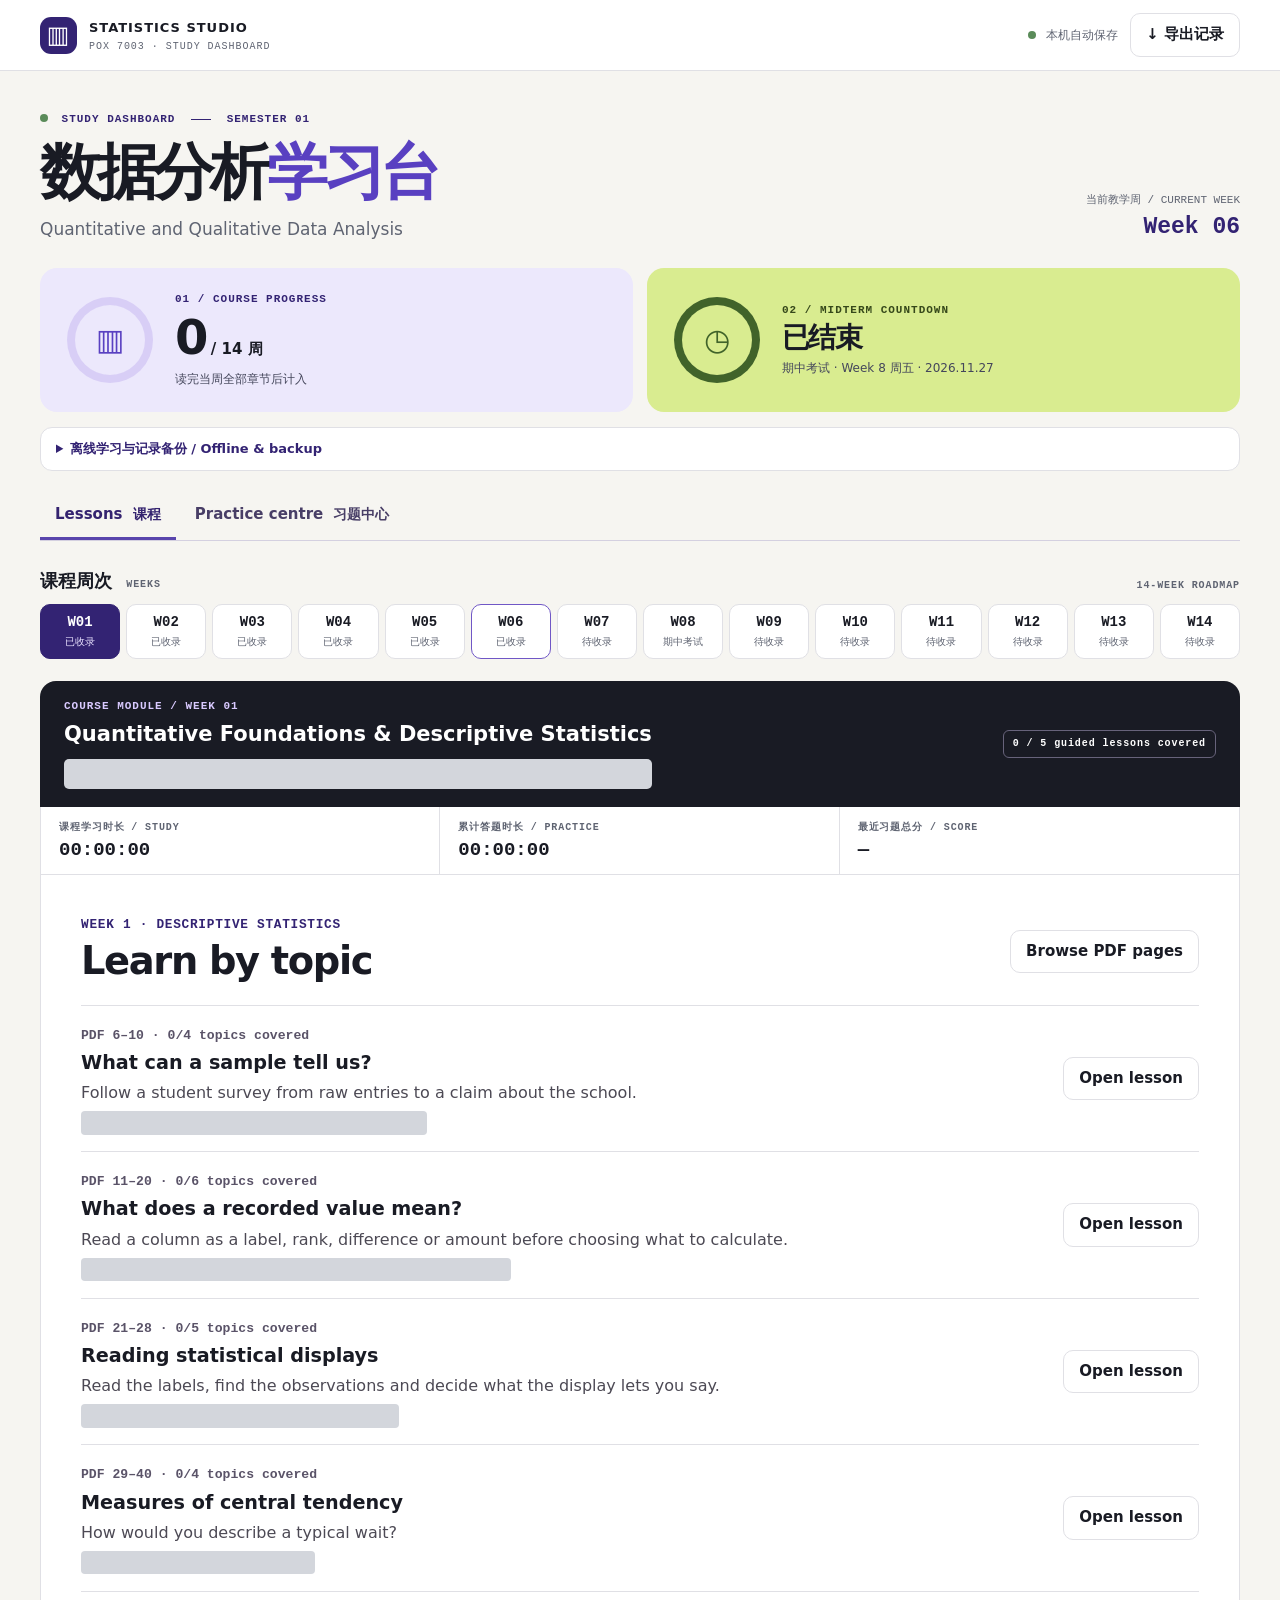
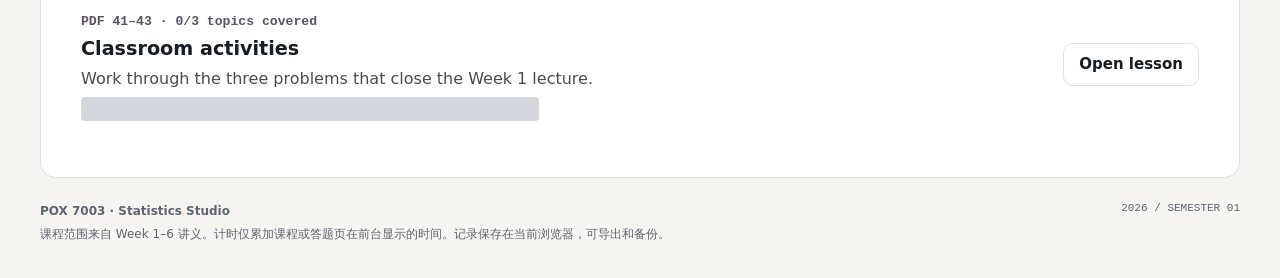
==== POX7003-offline.html @ 5e504912 "Publish POX 7003 study dashboard" ====
<!doctype html>
<html lang="zh-CN">
<head>
<meta charset="utf-8">
<meta name="viewport" content="width=device-width,initial-scale=1">
<meta name="description" content="POX 7003 双语课程、学习计时和英文测验。">
<meta name="theme-color" content="#f6f5f1">
<title>POX 7003 · Statistics Studio</title>
<style>:root{--bg:#f6f5f1;--paper:#fff;--ink:#191b24;--muted:#5f6472;--line:#e0e0e5;--purple:#5940c1;--deep:#332373;--violet:#ece8fc;--lime:#d9ec90;--green:#315a3a;--mono:ui-monospace,Consolas,monospace}
*{box-sizing:border-box}body{margin:0;background:var(--bg);color:var(--ink);font:15px/1.55 system-ui,"Microsoft YaHei",sans-serif}a{color:var(--deep)}button,input{font:inherit}button{cursor:pointer}button:disabled{cursor:default}button:focus-visible,a:focus-visible,input:focus-visible,summary:focus-visible{outline:3px solid #9779ef;outline-offset:3px}.shell{width:min(1200px,calc(100% - 60px));margin:auto}.top{border-bottom:1px solid var(--line);background:#fff}.top-inner,.brand,.tools,.section-head,.lesson-top,.pager,.quiz-actions,.week-title{display:flex;align-items:center;justify-content:space-between;gap:12px}.top-inner{height:70px}.brand{text-decoration:none;color:var(--ink);font-weight:800;font-size:13px;letter-spacing:.075em}.brand small{display:block;color:var(--muted);font:10px var(--mono);margin-top:3px}.logo{display:grid;place-items:center;width:37px;height:37px;border-radius:11px;background:var(--deep);color:#fff;font-size:24px}.local{font-size:12px;color:var(--muted);white-space:nowrap}.local i,.live{display:inline-block;width:8px;height:8px;background:#5a8b59;border-radius:50%;margin-right:6px}.soft,.primary{border:1px solid var(--line);border-radius:10px;padding:9px 15px;background:#fff;color:var(--ink);font-weight:650}.soft:hover{background:var(--violet)}.primary{background:var(--deep);color:#fff;border-color:var(--deep)}.primary:hover{background:var(--purple)}.primary:disabled{background:#e5e2ea;color:#635c70;border-color:#e5e2ea}.hero{padding:41px 0 26px;display:flex;align-items:flex-end;justify-content:space-between;gap:16px}.eyebrow{font:700 11px/1.35 var(--mono);letter-spacing:.09em;margin:0;color:var(--deep)}.hero-rule{display:inline-block;width:20px;border-top:1px solid currentColor;vertical-align:middle;margin:0 8px}.hero h1{margin:10px 0 2px;font-size:clamp(35px,5vw,61px);letter-spacing:-.07em;line-height:1.15}.hero h1 span{color:var(--purple)}.subtitle{margin:9px 0 0;color:var(--muted);font-size:clamp(13px,2vw,17px)}.now{text-align:right;padding:0 0 2px;white-space:nowrap}.now small{color:var(--muted);font:11px var(--mono)}.now strong{display:block;font:700 23px var(--mono);color:var(--deep);margin-top:4px}.gauges{display:grid;grid-template-columns:1fr 1fr;gap:14px}.gauge-card{display:flex;align-items:center;gap:22px;padding:22px 27px;border-radius:17px;min-height:144px}.progress{background:var(--violet)}.exam{background:var(--lime)}.exam .eyebrow{color:#36481a}.ring{width:86px;height:86px;display:grid;place-items:center;position:relative;flex:none;border-radius:50%;background:conic-gradient(var(--arc) var(--value,0%),var(--track) 0)}.ring:before{content:"";position:absolute;inset:8px;border-radius:50%;background:var(--face)}.ring span{z-index:1;color:var(--arc);font-size:30px}.progress .ring{--arc:#5940c1;--track:#d8cef6;--face:var(--violet)}.exam .ring{--arc:#41632a;--track:#bfda65;--face:var(--lime)}.metric{line-height:1.08;margin-top:5px}.metric strong{font-size:48px;letter-spacing:-.06em}.metric span{font-size:15px;font-weight:700}.gauge-card p:last-child{font-size:12px;margin:6px 0 0;color:#44465b}.weeks{margin:26px 0 22px}.section-head h2{font-size:18px;margin:0 0 9px}.section-head small,.section-head>span,.tag,.label{font:700 10px var(--mono);letter-spacing:.09em;color:var(--muted)}.section-head small{margin-left:8px}.week-grid{display:grid;grid-template-columns:repeat(14,1fr);gap:6px}.week-tab{border:1px solid var(--line);background:#fff;color:var(--ink);border-radius:10px;min-width:0;padding:9px 2px;text-align:center}.week-tab strong{font:700 14px var(--mono);display:block}.week-tab span{font-size:10px;display:block;margin-top:4px;color:var(--muted);white-space:nowrap}.week-tab[aria-current]{background:var(--deep);border-color:var(--deep);color:#fff}.week-tab[aria-current] span{color:#e9e2ff}.week-tab.is-current:not([aria-current]){border-color:#7057c6}.week-tab.is-done:not([aria-current]) span{color:var(--green);font-weight:700}.week-title{background:var(--ink);color:#fff;border-radius:16px 16px 0 0;padding:18px 24px}.week-title h2{font-size:21px;margin:4px 0 0}.week-title h2 small{font-weight:500;font-size:14px;color:#ddd8eb;display:block}.week-title .eyebrow{color:#d9caff}.week-title .tag{color:#fff;border:1px solid #67637b;padding:6px 9px;border-radius:6px;text-align:center;line-height:1.45}.week-body{background:#fff;border:1px solid var(--line);border-top:0;border-radius:0 0 16px 16px}.week-stats{display:grid;grid-template-columns:repeat(3,1fr);border-bottom:1px solid var(--line);margin:0}.week-stats>div{padding:13px 18px;border-right:1px solid var(--line);min-width:0}.week-stats>div:last-child{border:0}.week-stats dd{font:700 19px var(--mono);margin:5px 0 0}.lesson-layout{display:grid;grid-template-columns:230px minmax(0,1fr)}.toc{padding:19px 12px;border-right:1px solid var(--line);background:#faf9fd}.toc>.label{display:block;margin:0 7px 12px}.topic{border:0;border-radius:9px;background:transparent;color:var(--ink);display:grid;grid-template-columns:23px 1fr auto;width:100%;text-align:left;gap:6px;padding:9px 6px;font-size:12px;margin-bottom:3px}.topic:hover,.topic[aria-current]{background:var(--violet)}.topic[aria-current]{color:var(--deep);font-weight:700}.topic .num{font:700 11px var(--mono);color:var(--purple);margin-top:3px}.topic time{font:10px var(--mono);color:var(--muted);margin-top:4px}.lesson{padding:22px 24px}.lesson-top{align-items:flex-start}.lesson h3,.practice h3,.empty h3{font-size:clamp(20px,3vw,28px);line-height:1.25;margin:7px 0 0}.lesson h3 small{font-size:14px;display:block;color:var(--muted);font-weight:600;margin-top:6px}.timer{color:var(--deep);border:1px solid #ddd4fc;background:#f6f3ff;border-radius:9px;padding:8px 10px;font:700 11px var(--mono);white-space:nowrap}.figure{margin:18px 0;background:#f7f6fc;border:1px solid #e6e1f5;border-radius:13px;padding:9px 12px 10px}.figure svg{width:100%;height:auto;display:block;max-height:214px}.figure figcaption{font-size:12px;color:#4d4c64;text-align:center;margin-top:6px}.bilingual{display:grid;grid-template-columns:1fr 1fr;gap:0 19px}.bilingual .label{padding-bottom:8px}.bilingual p{margin:0;padding:12px 0;border-top:1px solid var(--line);font-size:14px;overflow-wrap:anywhere}.bilingual p[lang=en]{color:#43475a}.pager{margin:18px 0 0;flex-wrap:wrap}.practice-cta{padding:17px 24px;background:#fbfaf4;border-top:1px solid #e6e3d7;border-radius:0 0 16px 16px;display:flex;align-items:center;justify-content:space-between;gap:10px}.practice-cta h3{font-size:16px;margin:0}.practice-cta p,.empty p{margin:4px 0 0;color:var(--muted);font-size:13px}.practice,.empty{padding:23px 24px}.practice{max-width:850px;margin:auto}.practice h3{margin-bottom:13px}.practice-progress{height:6px;background:var(--violet);border-radius:9px;overflow:hidden;margin:14px 0 19px}.practice-progress span{display:block;background:var(--purple);height:100%}.practice fieldset{margin:0;padding:0;border:0;min-width:0}.practice legend{font-size:19px;font-weight:700;margin:0 0 12px;padding:0}.options label{display:flex;align-items:center;gap:12px;padding:10px 12px;border:1px solid var(--line);border-radius:8px;margin-bottom:7px}.options label:has(input:checked){background:var(--violet);border-color:var(--purple)}.options input{accent-color:var(--purple);flex:none}.short-answer{display:block;width:100%;padding:12px;border:1px solid #8f88a2;border-radius:8px}.quiz-actions{margin-top:17px;flex-wrap:wrap}.quiz-actions button:disabled{opacity:.5}.feedback{margin:9px 0 0;color:#8f312f}.result-list{padding-left:24px}.result-list li{padding:8px 0;border-bottom:1px solid var(--line)}.result-list small{display:block;color:var(--muted)}details{margin:13px 0}summary{cursor:pointer;font-weight:650}.source-note{padding:0 24px 6px;font-size:12px;color:var(--muted)}footer{display:flex;justify-content:space-between;gap:20px;color:var(--muted);margin:24px 0 30px;font-size:12px}footer p{margin:4px 0}footer>span{font:11px var(--mono);white-space:nowrap}
@media(max-width:880px){.week-grid{grid-template-columns:repeat(7,1fr)}.lesson-layout{grid-template-columns:180px minmax(0,1fr)}.topic{grid-template-columns:19px 1fr}.topic time{grid-column:2}.gauge-card{padding:17px;gap:12px}}
@media(max-width:640px){.shell{width:calc(100% - 26px)}.top-inner{height:60px}.tools{gap:6px}.local{display:none}.hero{padding:24px 0 17px}.now small{font-size:9px}.now strong{font-size:16px}.gauges{gap:7px}.gauge-card{padding:11px;gap:8px;min-height:102px}.gauge-card .eyebrow{font-size:9px}.gauge-card p:last-child{font-size:10px}.ring{width:36px;height:36px}.ring:before{inset:4px}.ring span{font-size:17px}.metric strong{font-size:35px}.lesson-layout{display:block}.toc{border-right:0;border-bottom:1px solid var(--line);display:grid;grid-template-columns:1fr 1fr;gap:2px}.toc>.label{grid-column:1/-1;margin-bottom:4px}.topic{padding:6px 3px}.lesson,.practice,.empty{padding:15px 12px}.week-title,.practice-cta{padding:12px}.week-title h2{font-size:16px}.week-stats>div{padding:8px 6px}.week-stats dd{font-size:15px}.bilingual{column-gap:10px}.bilingual p{font-size:12px}.practice-cta{align-items:flex-start}.practice-cta button{white-space:nowrap;padding:7px 9px}.timer{font-size:10px;padding:6px}.figure{padding:6px}footer>span{display:none}}
@media(max-width:365px){.ring{display:none}.now{white-space:normal}.week-grid{gap:3px}.week-tab span{font-size:9px}.bilingual{column-gap:7px}}
.definitions{margin:17px 0 0;border:1px solid #e6e1f5;border-radius:13px;background:#faf9fd}
.definitions h4{margin:0;padding:11px 13px;background:var(--violet);color:var(--deep);border-radius:12px 12px 0 0;font-size:14px}
.definitions h4 .label{margin-left:6px}
.definition-row{display:grid;grid-template-columns:1fr 1fr;gap:16px;padding:9px 13px;border-top:1px solid #e6e1f5}
.definition-row dl,.definition-row dd{margin:0}
.definition-row dt{font-weight:700;color:var(--deep);font-size:13px}
.definition-row dd{margin-top:3px;font-size:13px;overflow-wrap:anywhere}
.definition-row dl[lang=en] dd{color:#43475a}
@media(max-width:640px){.definition-row{gap:10px;padding:8px}.definition-row dt,.definition-row dd{font-size:12px}.definitions h4{padding:8px}}

.access-help{background:#fff;border:1px solid var(--line);border-radius:12px;padding:11px 15px;font-size:13px;margin-top:15px}
.access-help summary{color:var(--deep)}
.access-help p{color:var(--muted);margin:8px 0}
.backup-tools{justify-content:flex-start;flex-wrap:wrap}
.backup-tools label{cursor:pointer}
.beginner-intro{margin:18px 0;background:#eef3df;border-radius:12px;padding:12px 15px}
.beginner-intro h4,.how-to h4,.worked-examples>h4{margin:0 0 8px;font-size:15px}
.beginner-intro p,.how-to p{margin:7px 0}
.beginner-intro p[lang=en],.how-to p[lang=en]{color:#4c5260;font-size:13px}
.how-to{margin:17px 0;border-left:4px solid var(--purple);padding:3px 0 3px 13px}
.worked-examples{margin-top:22px}
.worked-example{border:1px solid var(--line);border-radius:10px;padding:12px;margin:9px 0}
.worked-example summary{font-size:14px;color:var(--deep)}
.example-question{font-size:13px;color:var(--muted)}
.worked-example .bilingual{gap:13px}
.worked-example ol{margin:7px 0;padding-left:20px;font-size:13px}
.worked-example li{margin-bottom:7px}
.model-answer{background:var(--violet);border-radius:7px;padding:8px 10px;font-size:13px;margin:7px 0 0}
.formal-lesson{border-top:1px solid var(--line);margin-top:20px;padding-top:14px}
.formal-lesson summary{font-size:13px;color:var(--deep)}
@media(max-width:640px){.worked-example{padding:9px}.worked-example .bilingual{font-size:12px;gap:8px}.beginner-intro{padding:10px}.worked-example li{overflow-wrap:anywhere}}

.reference-reading{border:1px solid #e1ddc8;background:#fcfbf5;border-radius:9px;padding:10px;margin-top:15px}
.reference-reading summary{font-size:13px;color:#57431a}
.reference-credit{font-size:12px;color:var(--muted)}
.reference-note h5{margin:12px 0 3px;font-size:14px}
.reference-note h5 span{display:block;font-size:12px;color:var(--muted)}
.reference-note p{font-size:13px}

.zoom-figure{display:block;margin:6px auto 0;border:0;background:transparent;color:var(--purple);font-size:11px;text-decoration:underline}
#diagram-viewer{width:min(1000px,95vw);border:1px solid var(--line);border-radius:12px;padding:14px}
#diagram-viewer::backdrop{background:#191b2499}
#large-diagram{overflow-x:auto;margin-top:15px}
#large-diagram svg{display:block;width:100%;min-width:660px;height:auto}
.zh-help{display:block;position:relative;border-radius:5px;min-height:22px;padding:5px 7px;color:var(--muted);font-weight:400;cursor:help;user-select:none}
.zh-help::after{content:"";position:absolute;inset:0;background:#d3d6dc;border-radius:inherit;pointer-events:none}
.zh-help:focus-visible::after,.zh-help.is-revealed::after{opacity:0}
.zh-help:focus-visible{outline:2px solid var(--purple);outline-offset:3px}
@media(hover:hover) and (pointer:fine){.zh-help:hover::after{opacity:0}}
.reading-hint{font-size:12px;color:var(--muted);line-height:1.5;margin:12px 0}
.beginner-intro p[lang=en],.how-to p[lang=en]{font-size:15px;color:var(--ink)}
.beginner-intro .zh-help,.how-to .zh-help{font-size:13px}
.worked-example summary{font-size:16px;line-height:1.5;font-weight:750;color:var(--deep)}
.worked-example .example-question{margin:10px 0;font-size:13px}
.worked-example .bilingual>div[lang=en]{color:var(--ink);font-weight:500}
.worked-example .bilingual ol{font-size:14px;line-height:1.7}
.worked-example .zh-help ol{font-size:13px}
.bilingual p[lang=en]{color:var(--ink)}
.definition-row dl[lang=en] dd{color:var(--ink);font-size:14px}
.definition-row .zh-help dt{color:var(--muted)}
.figure figcaption .zh-help{margin-top:7px;font-size:11px}
.lesson h3 small,.week-title h2 small{max-width:100%;font-size:13px;margin-top:8px}
.reference-note h5{font-size:15px;color:var(--deep)}
.reference-note>.zh-help{font-size:12px}
.topic span[lang=en]{font-size:11px;line-height:1.45;overflow-wrap:anywhere}
@media(max-width:640px){.worked-example summary{font-size:15px}.worked-example .bilingual ol{font-size:13px}.worked-example .zh-help ol{font-size:12px}.beginner-intro p[lang=en],.how-to p[lang=en]{font-size:14px}}
/* Full teacher-slide reading mode. */
.slide-toc{max-height:78vh;overflow-y:auto;overscroll-behavior:contain}
.original-slide{padding:0;overflow:hidden;margin:24px 0;background:#f5f6fa}
.original-slide img{display:block;width:100%;height:auto;aspect-ratio:1550/872;object-fit:contain}
.clarified-slide img{aspect-ratio:auto}
.original-reference{margin-bottom:22px;color:var(--muted);font-size:13px}
.diagram-toolbar{display:flex;gap:12px;align-items:center;flex-wrap:wrap}
.diagram-toolbar label{display:flex;align-items:center;gap:8px;font-size:13px}
.diagram-toolbar input{max-width:130px}
#large-diagram{overflow:auto;max-height:75vh}
#large-diagram img,#large-diagram svg{max-width:none}
.original-slide figcaption{display:flex;align-items:center;justify-content:space-between;gap:12px;padding:12px;font-size:12px}
.slide-item{display:grid;grid-template-columns:28px minmax(0,1fr);gap:8px;border-top:1px solid #e4e2ed;padding:14px 0}
.slide-item p{margin:0 0 10px;overflow-wrap:anywhere}
.item-number{font-size:11px;color:#8d879d;padding-top:4px}
.slide-transcript h4,.slide-walkthrough h4{font-size:19px;margin-bottom:12px}
.slide-walkthrough{margin:24px 0;line-height:1.85}
.slide-extras{margin:24px 0}
.source-gap{margin:20px 0;padding:12px 16px;border:1px solid #dbc796;border-radius:10px;background:#fff8e8;font-size:13px}
.source-gap p{margin:4px 0 10px}
.concept-visual{margin:26px 0}
.slide-worked{border-top:2px solid var(--violet);padding-top:20px}
.page-picker{display:flex;align-items:center;gap:12px;margin:18px 0}
.page-picker label{font-size:13px;font-weight:600;white-space:nowrap}
.page-picker select{min-width:0;max-width:100%;flex:1;padding:10px;border:1px solid var(--line);border-radius:8px;background:#fff;color:var(--ink);font:inherit}
#large-diagram img{display:block;width:100%;height:auto}
@media(max-width:850px){.slide-toc{max-height:260px;position:static}.original-slide figcaption{flex-wrap:wrap}.slide-item{grid-template-columns:22px minmax(0,1fr)}}

/* Focused Week 1 reader. Other weeks keep the PDF layout. */
.centre-entry{display:flex;align-items:center;justify-content:space-between;gap:1rem;padding:1.15rem 1.5rem;background:#f5f2ff;border-bottom:1px solid #dcd4ee}
.centre-entry h3,.centre-entry p{margin:0}
.centre-entry h3{margin:.2rem 0;font-size:1.3rem}
.centre-entry p:last-child{color:#504b60}
.centre-focus #workspace{max-width:1110px;margin-inline:auto}
.centre-shell{color:#232135;font-size:1rem;line-height:1.58}
.centre-mast{display:flex;align-items:center;justify-content:space-between;gap:1.4rem;padding:clamp(22px,4vw,43px) 0 24px;border-bottom:1px solid #d6d3df}
.centre-mast h2{font-size:clamp(2rem,4.8vw,3.5rem);line-height:1.04;letter-spacing:-.055em;margin:.5rem 0 .6rem;font-weight:720}
.centre-mast p:not(.centre-kicker){margin:.1rem 0 .35rem;color:#494756;font-size:1.07rem}
.centre-mast .soft,.centre-entry .primary{flex:none}
.centre-kicker{font:700 .8rem/1.5 var(--mono);letter-spacing:.055em;text-transform:uppercase;color:var(--deep);margin:0}
.centre-kicker span{color:#847997;margin:0 .32rem}
.centre-layout{display:grid;grid-template-columns:minmax(170px,210px) minmax(0,1fr);align-items:start;gap:clamp(16px,3.5vw,44px);margin-top:20px}
.centre-nav{position:sticky;top:1rem;padding:1rem 0}
.centre-nav h3,.centre-help p{font:700 .9rem/1.4 system-ui,sans-serif;color:#514c60;margin:0 0 .7rem}
.centre-nav nav{display:grid;gap:4px}
.centre-nav button{background:transparent;border:1px solid transparent;color:#4e4959;display:flex;align-items:center;text-align:left;gap:.67rem;padding:9px 10px;border-radius:9px;line-height:1.35;min-height:42px;font-size:.98rem}
.centre-nav button:hover,.centre-nav button[aria-current]{background:#ece7fa;color:var(--deep)}
.centre-nav button[aria-current]{font-weight:700;border-color:#d9cfee}
.centre-step-index{font:600 .8rem/1.4 var(--mono);color:#604e80}
.centre-progress,.centre-help small,.centre-caption,.centre-source,.centre-answer-meta{font-size:.9rem;color:#5b5568}
.centre-progress{border-top:1px solid #dcd8e2;margin:1.1rem 0;padding-top:.9rem}
.centre-help{margin:1.4rem 0}
.centre-help p{margin-bottom:.2rem}
.centre-reader,.centre-assessment{min-width:0;width:100%;border:1px solid #e0dde6;background:white;border-radius:16px;padding:clamp(16px,3.4vw,38px);scroll-margin-top:12px}
.centre-reader h3,.centre-assessment h3{font-size:clamp(1.65rem,3.4vw,2.5rem);line-height:1.12;letter-spacing:-.035em;margin:.5rem 0}
.centre-reader h4,.centre-assessment h4{font-size:1.25rem;letter-spacing:-.018em;margin:0 0 .45rem}
.centre-shell .centre-en{margin:.6rem 0 .35rem;max-width:68ch}
.centre-chapter-head{margin-bottom:1rem}
.centre-zh{width:fit-content;max-width:100%;font-size:.88rem;line-height:1.5;min-height:16px;padding:1px 5px;border-radius:4px;overflow-wrap:anywhere}
.centre-shell .zh-help::after{background:#dadce2}
.centre-method{border-left:3px solid #7462ab;background:#f6f4fb;padding:12px 16px;margin:1.3rem 0}
.centre-block{border-top:1px solid #dedbe4;margin:1.55rem 0 0;padding:1.35rem 0 0;scroll-margin-top:1rem}
.centre-section-head,.centre-next,.centre-example-actions,.centre-review-actions{display:flex;align-items:center;justify-content:space-between;gap:.7rem;flex-wrap:wrap}
.centre-section-head h4,.centre-caption{margin:0}
.centre-caption{margin:.7rem 0 .45rem}
.centre-example-picker{display:flex;gap:4px;flex-wrap:wrap}
.centre-example-picker button{border:1px solid #d9d3e4;background:#fff;color:#514760;min-width:34px;min-height:34px;border-radius:7px}
.centre-example-picker button[aria-current]{background:var(--deep);color:white;border-color:var(--deep)}
.centre-prompt{font:650 1.09rem/1.5 system-ui,sans-serif;margin:.7rem 0 .4rem}
.centre-hint summary,.centre-link{color:var(--deep)}
.centre-link{border:0;background:transparent;padding:.45rem .2rem;text-decoration:underline;text-underline-offset:.2em;font:600 .93rem/1.45 system-ui,sans-serif}
.centre-field-label{display:block;font-weight:650;margin:.8rem 0 .3rem}
.centre-shell textarea{display:block;width:100%;background:white;border:1px solid #a59eaf;border-radius:8px;padding:.65rem .8rem;font:inherit;resize:vertical}
.centre-example-actions{justify-content:flex-start;margin-top:.6rem}
.centre-solution,.centre-feedback,.centre-retry{margin:.9rem 0;padding:.8rem 1rem;border-radius:10px;background:#f6f5f9}
.centre-solution h5{margin:0 0 .5rem;font-size:.98rem}
.centre-solution ol{padding-left:1.4rem;margin:.35rem 0}
.centre-solution li{margin-bottom:.45rem}
.centre-solution p{margin:.5rem 0 .3rem}
.centre-choice{display:flex;align-items:baseline;gap:.8rem;text-align:left;padding:.65rem .85rem;border-radius:9px;background:#fff;border:1px solid #d7d3e0;font:inherit;color:inherit}
.centre-choice:hover,.centre-choice[aria-pressed=true]{border-color:#8271ae;background:#f4f0fc}
.centre-choice b{color:var(--deep);font:700 .88rem var(--mono)}
.centre-options{display:grid;gap:.4rem;margin:.7rem 0}
.centre-feedback{background:#fff3e4;border-left:3px solid #b27730}
.centre-feedback.is-correct{background:#eaf4ed;border-color:#417558}
.centre-feedback p{margin:.25rem 0}
.centre-next{border-top:1px solid #dedbe4;margin-top:1.7rem;padding-top:1rem}
.centre-source{display:flex;align-items:center;gap:.32rem;flex-wrap:wrap}
.centre-sr{position:absolute;clip-path:inset(50%);height:1px;width:1px;overflow:hidden}
.centre-assessment .options label,.centre-assessment .primary,.centre-assessment .soft{font-size:1rem}
.centre-assessment .options label{cursor:pointer}
.centre-review-card{border-top:1px solid #dcd8e2;padding:1rem 0;margin:.3rem 0}
.centre-assessment legend{line-height:1.45}
.centre-assessment summary{color:var(--deep)}
.centre-assessment input[type=checkbox]{width:16px;height:16px;accent-color:var(--purple)}
.centre-assessment dl dd{margin-left:0}
.centre-assessment-column{min-width:0}
.centre-week-practice{display:flex;align-items:center;justify-content:space-between;flex-wrap:wrap;gap:.65rem;padding:1.2rem 0}
.centre-week-practice h4,.centre-week-practice p{margin:0}
.centre-week-practice p{color:#5b5568;font-size:.95rem}
.centre-help summary{color:#534663;font-size:.9rem}
.guide-index{padding:clamp(18px,4vw,40px);scroll-margin-top:14px}
.guide-index header,.guide-row,.guide-source-nav{display:flex;align-items:center;justify-content:space-between;gap:1rem}
.guide-index h3{font-size:clamp(1.7rem,3vw,2.6rem);line-height:1.14;letter-spacing:-.035em;margin:.35rem 0}
.guide-index header{padding-bottom:1rem}
.guide-row{border-top:1px solid var(--line);padding:1.05rem 0}
.guide-row small{font:600 .82rem/1.4 var(--mono);color:#5a5368}
.guide-row h4{font-size:1.2rem;line-height:1.3;margin:.32rem 0}
.guide-row p{margin:.1rem 0 .35rem;font-size:1rem;color:#4c4954}
.guide-row button{flex:none}
.guide-figure{margin:1rem 0;padding:clamp(12px,2.4vw,22px);border-radius:12px;background:#f8f7fb;border:1px solid #e0dbea;overflow-x:auto}
.guide-figure table{border-collapse:collapse;width:100%;font-size:1rem;margin:.65rem 0}
.guide-figure th,.guide-figure td{padding:.42rem .6rem;border-bottom:1px solid #d6d1de;text-align:left;vertical-align:top}
.guide-figure thead th{background:#eeebf4}
.guide-figure figcaption,.guide-figure caption{font-size:.96rem;color:#494354;text-align:left}
.guide-figure img,.guide-figure svg{max-width:100%;height:auto}
.guide-source-nav{justify-content:flex-start;flex-wrap:wrap}
.guide-question-links{display:flex;flex-wrap:wrap;gap:.45rem}
@media(max-width:600px){
  .guide-row,.guide-index header{align-items:flex-start;flex-wrap:wrap;gap:.35rem}
  .guide-row button{min-height:40px}
  .guide-figure th,.guide-figure td{padding:.34rem;font-size:.92rem}
}
.centre-help p{font:400 .9rem/1.5 system-ui,sans-serif;margin:.45rem 0}
.centre-reader:focus,.centre-assessment:focus{outline:none}
#centre-study-clock{font-variant-numeric:tabular-nums}
@media(max-width:760px){
  .centre-layout{display:block;margin-top:.7rem}
  .centre-nav{position:static;padding:.3rem 0 .8rem}
  .centre-nav h3{margin-bottom:.3rem}
  .centre-nav nav{display:flex;flex-wrap:wrap;gap:3px}
  .centre-nav button{font-size:.89rem;padding:.36rem .52rem;min-height:34px;gap:.25rem}
  .centre-step-index{font-size:.72rem}
  .centre-progress{border:0;padding:0;margin:.35rem 0}
  .centre-help{margin:.2rem 0}.centre-help p,.centre-help small{display:inline}
  .centre-help p{margin-right:.25rem}
  .centre-mast{align-items:flex-start;flex-wrap:wrap;gap:.5rem;padding:18px 0 12px}
  .centre-mast .soft{font-size:.9rem;padding:.4rem .6rem}
  .centre-entry{align-items:flex-start;flex-wrap:wrap;padding:.9rem}
}

/* Shared navigation for lessons and the cross-week practice collection. */
.course-switch{display:flex;flex-wrap:wrap;gap:4px;margin:22px 0 18px;border-bottom:1px solid #d4d0e0}
.course-switch a,.exam-tabs a{color:#483e66;text-decoration:none;padding:10px 15px;font-weight:650;border-bottom:3px solid transparent}
.course-switch a[aria-current=page],.exam-tabs a[aria-current=page]{border-bottom-color:#5945ac;color:#34236f}
.course-switch a span{font-size:.9em;margin-left:5px}
.exam-focus #workspace{max-width:1100px;margin-inline:auto}
.exam-centre{background:white;border:1px solid #d9d5e2;border-radius:16px;overflow:hidden;scroll-margin:12px}
.exam-mast{background:#30265b;color:white;padding:28px clamp(18px,5vw,55px)}
.exam-mast small,.exam-kicker,.exam-qhead small{font-family:ui-monospace,Consolas,monospace;letter-spacing:.06em}
.exam-mast h2{font-size:clamp(30px,4.4vw,50px);line-height:1.15;letter-spacing:-.04em;color:inherit;margin:7px 0 0}
.exam-mast h2 span{font-size:.5em;letter-spacing:0;white-space:nowrap;color:#e8e2fa}
.exam-tabs{display:flex;flex-wrap:wrap;gap:0 8px;padding:0 clamp(12px,4vw,45px);border-bottom:1px solid #ddd9e5;background:#f8f7fc}
.exam-tabs a{padding:14px 7px;font-size:15px;line-height:1.35}
.exam-body{max-width:930px;margin:auto;padding:clamp(20px,4vw,44px);font-size:16px;line-height:1.6;overflow-wrap:anywhere}
.exam-body h3{font-size:clamp(25px,3vw,34px);line-height:1.2;margin:0 0 8px;color:#211a37}
.exam-body h4{font-size:1.35rem;color:#211a37;line-height:1.35;margin:1.6em 0 .65em}
.exam-pagehead p{margin:0 0 16px}
.exam-controls,.exam-library-actions{display:flex;gap:8px;flex-wrap:wrap}
.exam-download{display:inline-flex;align-items:center;text-decoration:none}
.exam-score{background:#f3f1f9;padding:10px 15px;margin:16px 0;color:#433b57;font-size:.94rem}
.exam-score p{margin:0}.exam-score-disclosure summary{cursor:pointer;font-weight:650}
.exam-question{padding:23px 0;border-top:1px solid #dcd9e5;scroll-margin:20px}
.exam-question fieldset,.exam-question legend{border:0;margin:0;padding:0;min-width:0;width:100%}
.exam-question legend{font-size:1.1rem;font-weight:650;white-space:pre-line;margin-bottom:12px;line-height:1.55;color:#211a37}
.exam-qhead{display:flex;align-items:baseline;justify-content:space-between;margin-bottom:9px;font-weight:700;color:#514096}
.exam-qhead small,.exam-source,.exam-scope small{color:#615d71;font-weight:400}
.exam-group h4 small{font-weight:500;margin-left:.35em}
.exam-options{display:grid;gap:5px}
.exam-options label{display:flex;gap:9px;align-items:baseline;border:1px solid #dfdce7;border-radius:7px;padding:7px 12px;cursor:pointer;color:#2a2340}
.exam-options label:has(:checked){background:#f0ecfc;border-color:#806bc1}
.exam-options input,.exam-self input{accent-color:#543e9c}
.exam-write{display:block;font-weight:600}
.exam-write textarea{box-sizing:border-box;display:block;width:100%;margin:5px 0 0;padding:9px 12px;border:1px solid #bdb6cb;border-radius:7px;font:inherit;resize:vertical}
.exam-mark:empty{display:none}.exam-mark{margin:4px 0;color:#43336b}
.exam-key{background:#f4f5ed;border:1px solid #daddce;border-radius:9px;margin:12px 0 6px}
.exam-key summary{padding:10px 14px;cursor:pointer;font-weight:700}
.exam-key:not([open]) .exam-fold,.exam-key[open] .exam-reveal{display:none}
.exam-key-body{padding:0 14px 12px}
.exam-key h5{margin:10px 0 3px;font-size:.95rem;color:#49435b}
.exam-key p{margin:0;white-space:pre-line}.exam-key-answer{font-weight:650}
.exam-source{font-size:.85rem;display:block;margin-top:6px}
.exam-self{display:block;margin-top:12px}
.exam-scope{border-top:1px solid #dcd9e5;padding:16px 0}
.exam-scope h4,.exam-memory h4{margin:.2em 0 .65em}
.exam-kicker{font-size:.85rem;margin:0;color:#554487}
.exam-scope ul{padding-left:1.3rem}.exam-scope li{margin:.8rem 0}.exam-scope li p{margin:.18rem 0}
.exam-scope aside,.exam-memory{background:#f1eef9;border-radius:9px;padding:12px 16px}
.exam-memory{margin-top:28px}.exam-memory ol{padding:0;list-style:none}.exam-memory li{display:grid;grid-template-columns:56px auto;gap:10px;padding:.5rem 0;border-bottom:1px solid #d9d6e4}
.exam-memory li:last-child{border:0}
.exam-library-list>div{display:flex;align-items:center;justify-content:space-between;gap:12px;border-top:1px solid #dedbe8;padding:13px 0}
.exam-library-list strong,.exam-library-list small{display:block}.exam-library-list small{color:#60566e}
.exam-library-list a,.exam-back{color:#433187}
.exam-library-list .soft{display:inline-block;text-decoration:none;white-space:nowrap}
.exam-back{display:inline-block;margin-bottom:15px}
.exam-topic-links{display:flex;flex-wrap:wrap;gap:4px 12px;font-size:.94rem}
.exam-body table{border-collapse:collapse;max-width:100%;font-size:.95em}
.exam-body th,.exam-body td{border:1px solid #dcd8e4;padding:4px 8px;text-align:left}
@media(max-width:600px){.exam-body{padding:16px}.exam-tabs{display:grid;grid-template-columns:1fr 1fr}.exam-tabs a{padding:9px 4px}.exam-library-list>div{align-items:flex-start;flex-direction:column}.exam-centre{border-radius:9px}.exam-question{padding:17px 0}.course-switch a{padding:7px}.exam-memory li{grid-template-columns:50px auto}}
@media print{
  .exam-focus .hero,.exam-focus .gauges,.exam-focus .weeks{display:none}
  .exam-focus #workspace{max-width:none}
  .exam-key summary{display:none}
  .exam-centre:focus,.exam-centre :focus{outline:none}.exam-centre{border-radius:0}
  .exam-memory li{grid-template-columns:4.2rem 1fr}.exam-memory li strong{white-space:nowrap}
  body.exam-focus{background:white;color:black}.exam-focus .top,.exam-focus .access-help,.exam-focus .course-switch,.exam-focus .exam-tabs,.exam-focus footer,.exam-focus .exam-controls,.exam-focus .exam-score,.exam-focus .exam-write,.exam-focus .exam-self,.exam-focus .exam-mark{display:none}
  .exam-focus .shell,.exam-focus .exam-body{width:100%;max-width:none;margin:0;padding:0}.exam-centre{border:0;overflow:visible}.exam-mast{color:black;background:white;padding:0 0 10px}.exam-mast h2 span{color:#333}.exam-mast h2{font-size:23pt}
  .exam-question{break-inside:avoid;font-size:10pt;padding:8px 0}.exam-question legend{font-size:11pt}.exam-question input{display:none}.exam-options{gap:1px}.exam-options label{border:0;padding:0}.exam-key{background:transparent;border:0;margin:4px 0}.exam-key summary,.exam-key-body{padding:0}.exam-key h5{margin:4px 0 0}.exam-group h4{break-after:avoid}
  .exam-memory{break-before:page;background:white;margin:0;padding:0}
}
</style>
</head>
<body>
<header class="top"><div class="shell top-inner"><a class="brand" href="#week=1"><span class="logo" aria-hidden="true">▥</span><span>STATISTICS STUDIO<small>POX 7003 · STUDY DASHBOARD</small></span></a><div class="tools"><span class="local" id="save-status"><i></i> 本机自动保存</span><button id="export" class="soft">↓ <span>导出记录</span></button></div></div></header>
<main class="shell">
  <section class="hero"><div><p class="eyebrow"><span class="live"></span> STUDY DASHBOARD <span class="hero-rule"></span> SEMESTER 01</p><h1>数据分析<span>学习台</span></h1><p class="subtitle" lang="en">Quantitative and Qualitative Data Analysis</p></div><div class="now"><small>当前教学周 / CURRENT WEEK</small><strong>Week 06</strong></div></section>
  <section class="gauges" aria-label="课程仪表盘">
    <div class="gauge-card progress"><div class="ring" id="progress-ring" aria-hidden="true"><span>▥</span></div><div><p class="eyebrow">01 / COURSE PROGRESS</p><div class="metric"><strong id="week-count">0</strong><span> / 14 周</span></div><p>读完当周全部章节后计入</p></div></div>
    <div class="gauge-card exam"><div class="ring" id="exam-ring" aria-hidden="true"><span>◷</span></div><div><p class="eyebrow">02 / MIDTERM COUNTDOWN</p><div class="metric"><strong id="exam-days">—</strong><span id="exam-unit"> 天</span></div><p>期中考试 · Week 8 周五 · 2026.11.27</p></div></div>
  </section>
  <details class="access-help"><summary>离线学习与记录备份 / Offline &amp; backup</summary>
    <p><strong>当前为完整离线版</strong>，保存后可直接打开学习。记录按浏览器保存，可通过备份转移到其他设备。</p>
    <div class="tools backup-tools"><button class="soft" id="backup">备份学习数据</button><label class="soft" for="restore">恢复备份</label><input id="restore" type="file" accept=".json,application/json" hidden></div>
    <p id="backup-status" role="status">CSV 可查看统计；JSON 备份可恢复进度和成绩。恢复会替换当前记录，请先备份。</p>
  </details>
  <nav class="course-switch" aria-label="Study navigation"><a href="#week=1&view=lessons" id="course-switch-lessons">Lessons <span>课程</span></a><a href="#view=exam&tab=mock" id="course-switch-exam">Practice centre <span>习题中心</span></a></nav>
  <section class="weeks" aria-labelledby="weeks-title"><div class="section-head"><h2 id="weeks-title">课程周次 <small>WEEKS</small></h2><span>14-WEEK ROADMAP</span></div><nav class="week-grid" id="week-grid" aria-label="选择课程周次"></nav></section>
  <div id="workspace"></div>
  <footer><div><strong>POX 7003 · Statistics Studio</strong><p>课程范围来自 Week 1–6 讲义。计时仅累加课程或答题页在前台显示的时间。记录保存在当前浏览器，可导出和备份。</p></div><span>2026 / SEMESTER 01</span></footer>
</main>
<dialog id="diagram-viewer"><div class="diagram-toolbar"><button type="button" class="soft" id="close-diagram">Close</button><label for="diagram-scale">Zoom <input id="diagram-scale" type="range" min="100" max="300" step="25" value="100"></label><output id="diagram-scale-value" for="diagram-scale">100%</output></div><div id="large-diagram"></div></dialog>
<script>const chapters = {1:[], 2:[], 3:[], 4:[], 5:[]};
const week2Definitions = {
  range: [
    ["分布","Distribution","数据值出现在哪里、各出现多少次的整体模式。","The pattern of which values occur and how often they occur."],
    ["离散程度（变异性）","Dispersion (variability)","一组数值彼此有多分散。相同的均值可以对应不同的离散程度。","How spread out the observations are. Groups with the same mean can have different spreads."],
    ["极差","Range","最大值与最小值之间的距离，记作 Xₗ − Xₛ。Xₗ 是最大值，Xₛ 是最小值。","The distance from the minimum to the maximum, Xₗ − Xₛ, where Xₗ is the largest and Xₛ the smallest score."],
    ["顺序数据","Ordinal data","类别有先后顺序，但相邻类别的间隔未必相等，例如低、中、高。","Categories have a meaningful order, but adjacent categories need not be equally spaced, as with low, medium and high."]
  ],
  quartile: [
    ["四分位数","Quartiles","将排序后的数据按位置划成四组的三个切点。Q₁ 是第 25 百分位，Q₂ 是中位数（第 50 百分位），Q₃ 是第 75 百分位。","Three cut points divide ordered data into four groups by rank. Q₁ is the 25th percentile, Q₂ the median (50th percentile), and Q₃ the 75th percentile."],
    ["四分位距（IQR）","Interquartile range (IQR)","Q₃ 与 Q₁ 的差，表示中间约一半数据横跨多宽。","The difference Q₃ − Q₁, measuring the width of the middle approximately 50% of the data."],
    ["半四分位距","Semi-interquartile range","四分位距的一半，即 (Q₃ − Q₁) ÷ 2，单位与原数据相同。","Half the IQR, (Q₃ − Q₁) ÷ 2, expressed in the original data units."]
  ],
  variance: [
    ["均值与离均差","Mean and deviation","均值等于所有数值之和除以个数。离均差等于单个观测值 x 减去均值，高于均值为正，低于均值为负。","The mean is the sum of all values divided by their count. A deviation is an observation x minus the mean. It is positive above the mean and negative below it."],
    ["总体方差 σ²","Population variance σ²","总体中所有平方离均差的平均值。μ 是总体均值，N 是总体观测数，Σ 表示求和。","The average squared deviation in the population. μ denotes the population mean, N the population size, and Σ summation."],
    ["样本方差 s²","Sample variance s²","用样本均值 x̄ 算平方离差和，再除以 n − 1，n 是样本观测数。一个离差由其余离差决定，因为它们的总和为零。","Divide the sum of squared deviations from the sample mean x̄ by n − 1, where n is the sample size. One deviation is determined by the others because they sum to zero."]
  ],
  sd: [
    ["标准差","Standard deviation","方差的非负平方根。总体标准差写作 σ，样本标准差写作 s，两者都用原数据的单位。","The nonnegative square root of variance. Use σ for a population and s for a sample. Both are expressed in the original measurement units."],
    ["标准差为零","Zero standard deviation","所有观测值都等于均值，所以每个离均差都为零。样本标准差的公式要求至少两个观测值。","Every observation equals the mean, so every deviation is zero. The sample standard deviation formula requires at least two observations."]
  ],
  skew: [
    ["偏度","Skewness","衡量分布左右不对称程度的无量纲指标。讲义采用标准化的三阶中心矩 g₁。","A unitless measure of left–right asymmetry. The lecture uses g₁, the standardized third central moment."],
    ["正偏与负偏","Positive and negative skew","右侧长尾通常对应正偏，左侧长尾通常对应负偏。方向按尾部判断。","A longer right tail usually indicates positive skew, and a longer left tail usually indicates negative skew. Read the direction from the tail."],
    ["中心矩 mₖ","Central moment mₖ","先将每个观测值减去均值，再取 k 次方并求平均。m₂ 对应平方离差平均值，m₃ 对应立方离差平均值。","Subtract the mean from each value, raise each deviation to power k, and average. m₂ averages squared deviations and m₃ averages cubed deviations."]
  ],
  kurtosis: [
    ["普通峰度 κ","Ordinary kurtosis κ","第四中心矩除以第二中心矩的平方，即 m₄/m₂²。它衡量标准化后尾部极端值对分布的影响。","The fourth central moment divided by the square of the second, m₄/m₂². It describes the influence of extreme tail values after standardization."],
    ["中峰态、高峰态、低峰态","Mesokurtic, leptokurtic and platykurtic","普通峰度等于 3 是中峰态，大于 3 是高峰态，小于 3 是低峰态。正态分布的普通峰度为 3。","Ordinary kurtosis of 3 is mesokurtic, above 3 is leptokurtic, and below 3 is platykurtic. A normal distribution has ordinary kurtosis 3."],
    ["超额峰度","Excess kurtosis","普通峰度减去 3。采用这个定义时，正态分布的基准值为 0。","Ordinary kurtosis minus 3. Under this convention, the normal benchmark is 0."]
  ],
  inference: [
    ["总体与样本","Population and sample","总体是研究问题所针对的全部对象，样本是实际抽取并观察的对象。","The population is the full group the research question concerns. The sample is the group selected and observed."],
    ["参数与统计量","Parameter and statistic","参数概括总体，例如总体均值 μ。统计量由样本数据算出，例如样本均值 x̄。","A parameter describes a population, such as its mean μ. A statistic is computed from sample data, such as the sample mean x̄."],
    ["描述统计","Descriptive statistics","整理、汇总并呈现实际观察到的数据，例如报告受访者的平均年龄。","Methods that organize, summarize and present observed data, such as reporting the average age of survey respondents."],
    ["推断统计","Inferential statistics","用样本证据估计总体参数、检验总体假设或作预测。结论依赖抽样方式和模型假设。","Methods that use sample evidence to estimate population parameters, test population claims or make predictions. Conclusions depend on sampling and model assumptions."]
  ],
  charts: [
    ["频数","Frequency","某个数值或类别出现的次数。相对频数是这个次数占全部观测的比例。","The number of times a value or category occurs. Relative frequency is that count divided by the total number of observations."],
    ["柱状图","Bar chart","用分开的柱比较不同类别。频数柱状图用柱高表示各类别的次数。","A display with separate bars for categories. In a frequency bar chart, bar height gives the count for each category."],
    ["点图","Dot plot","每个点对应一个观测，放在它的数值位置。相同数值的点可以叠在一起。","Each dot represents one observation and is placed at its value on a number line. Repeated values can be stacked."],
    ["SPSS 个案与变量","SPSS cases and variables","SPSS 是统计分析软件。在数据视图中，一行是一个个案（如一名学生），一列是一个变量（如考试分数）。","SPSS is statistical analysis software. In Data View, a row is a case, such as a student, and a column is a variable, such as an exam score."]
  ],
  variables: [
    ["变量","Variable","可以在对象、条件或时间之间取不同值的特征，例如实验材料或测量结果。","A characteristic that can take different values across cases, conditions or times, such as an experimental material or a measured outcome."],
    ["自变量（IV）","Independent variable (IV)","实验中由研究者操纵的因素，例如分给各组的颜料类型。","The factor the researcher manipulates in an experiment, such as the type of paint assigned to each group."],
    ["因变量（DV）","Dependent variable (DV)","为比较不同条件而测量的结果，例如每组颜料的干燥时间。","The measured outcome compared across conditions, such as the drying time of each paint."],
    ["控制变量","Controlled variable","各实验条件中刻意保持一致的因素，例如室温，以减少它对结果比较的影响。","A factor deliberately held constant across experimental conditions, such as room temperature, to reduce its influence on the comparison."]
  ]
};

function lesson(week, id, zh, en, pages, chart, pairs, bank) {
  const questions = bank.trim().split("\n").map((line, index) => {
    const [prompt, answer, a, b, c] = line.trim().split("|");
    const options = c ? [answer, a, b, c] : null;
    return { id: id + "-" + (index+1), prompt, answer, options, explanation: options ? null : a };
  });
  chapters[week].push({id,zh,en,pages,chart,pairs,questions});
}

lesson(2,"range","离散程度与极差","Dispersion and range","2–4","range",[
["比较 4、5、6 与 1、5、9：两组均值都是 5，第二组的数值离 5 更远，极差也更大。","Compare 4, 5, 6 with 1, 5, 9. Both groups have mean 5, but the second group extends farther from 5 and has a larger range."],
["极差 = 最大值 − 最小值。讲义示例 4、8、1、6、6、2、9、3、6、9 中，极差是 9 − 1 = 8。","Range = maximum − minimum. For the lecture scores 4, 8, 1, 6, 6, 2, 9, 3, 6, 9, the range is 9 − 1 = 8."],
["极差只依赖两个端点，适合快速沟通。1、1、1、1、9 和 1、3、5、7、9 的极差相同，内部结构却不同。对纯顺序类别可报告最低和最高类别，只有数值差有意义时才相减。","The range depends only on the two endpoints and gives a quick summary. The sets 1, 1, 1, 1, 9 and 1, 3, 5, 7, 9 have the same range despite different interiors. For purely ordinal categories, report the lowest and highest levels unless subtraction is meaningful."]
],`
What is the range of 4, 8, 1, 6, 6, 2, 9, 3, 6, 9?|8|9|10|5
Which two values determine the range?|The minimum and maximum|The mean and median|The first and third quartiles|The two most frequent values
Which set has the larger range?|1, 5, 9|3, 5, 7|4, 5, 6|5, 5, 5
Which change leaves the range of 1, 3, 5, 7, 9 unchanged?|Replace 5 by 6|Replace 9 by 10|Replace 1 by 0|Remove 9
What do 1, 1, 1, 1, 9 and 1, 3, 5, 7, 9 illustrate?|Equal ranges can hide different distributions|Equal ranges imply equal means|Range measures central location|Repeated scores increase range
Which group has no dispersion?|7, 7, 7|1, 7, 13|6, 7, 8|7, 7, 8
What happens to the range if every score increases by 5?|It stays the same|It increases by 5|It decreases by 5|It becomes zero
Calculate the range of −6, −1, 4, and 7. Enter one number.|13|Subtract the minimum −6 from the maximum 7.
The scores 3, 5, and 9 gain a new score of 20. Calculate the new range.|17|The new endpoints are 3 and 20, so 20 − 3 = 17.
Group A runs from 5 to 11 and Group B from 8 to 10. By how many units is A's range larger?|4|A has range 6 and B has range 2. The difference is 4.
`);

lesson(2,"quartile","四分位距与半四分位距","Interquartile and semi-interquartile range","5–7","quartile",[
["四组的观测数量大致相同，各组在数轴上的跨度可以不同。由原始数据计算四分位数时，要说明所用算法，因为软件约定可能不同。","The four groups contain roughly equal numbers of observations and can occupy different widths on the number line. State the convention when computing quartiles from raw data, because software methods can differ."],
["讲义图中 Q₁ = 4.5、Q₃ = 8，所以 IQR = 8 − 4.5 = 3.5，半四分位距 = 3.5 ÷ 2 = 1.75。","The lecture figure gives Q₁ = 4.5 and Q₃ = 8, so IQR = 8 − 4.5 = 3.5 and the semi-IQR = 3.5 ÷ 2 = 1.75."],
["极差关注全体端点，IQR 关注中间一半。只改变极端值且不改变 Q₁ 和 Q₃ 时，IQR 保持不变。","The range uses the outer endpoints, while the IQR uses the middle half. Changing an extreme value leaves the IQR unchanged if Q₁ and Q₃ stay fixed."]
],`
Which quartile is the median?|Q2|Q1|Q3|The maximum
Which expression gives the IQR?|Q3 − Q1|Q2 − Q1|Q3 − Q2|Maximum − minimum
Which portion of the distribution does the IQR span?|The middle approximately 50%|The highest 25%|The lowest 25%|All scores
What is the semi-IQR when the IQR equals 10?|5|10|20|2.5
Which percentile corresponds to Q3?|75th|25th|50th|100th
A maximum changes but Q1 and Q3 do not. What happens to the IQR?|It stays the same|It doubles|It increases with the maximum|It becomes zero
What should you state when quartiles are calculated from raw scores?|The quartile convention|Only the sample maximum|Only the sample mean|The significance level
Calculate the IQR for Q1 = 4.5 and Q3 = 8.|3.5|Subtract 4.5 from 8.
Calculate the semi-IQR for Q1 = 4.5 and Q3 = 8.|1.75|The IQR is 3.5. Divide by 2.
The semi-IQR is 3 and Q1 is 4. Calculate Q3.|10|IQR = 2 × 3 = 6, so Q3 = 4 + 6.
`);

lesson(2,"variance","总体方差与样本方差","Population and sample variance","7–16","variance",[
["先求均值，再用每个观测值减去均值，得到带符号的离均差。将离均差平方后求和，避免正负抵消。方差越大，表示平方离差的平均量越大。","Find the mean and subtract it from each score to get signed deviations. Square the deviations before adding them so positive and negative deviations do not cancel. A larger variance means larger squared deviations on average."],
["总体方差 σ² = Σ(x − μ)² / N，也等于 [Σx² − (Σx)²/N] / N。估计总体方差时，样本方差 s² = Σ(x − x̄)² / (n − 1)。","Population variance σ² = Σ(x − μ)² / N. The equivalent computational formula is [Σx² − (Σx)²/N] / N. To estimate population variance from a sample, use s² = Σ(x − x̄)² / (n − 1)."],
["讲义的 9、8、6、5、8、6 均值为 7，Σx = 42，Σx² = 306，平方离差和为 12。视作总体时 σ² = 12/6 = 2，视作样本时 s² = 12/5 = 2.4。","The lecture scores 9, 8, 6, 5, 8, 6 have mean 7, Σx = 42, Σx² = 306 and a squared-deviation sum of 12. Treated as a population, σ² = 12/6 = 2. Treated as a sample, s² = 12/5 = 2.4."]
],`
What is a deviation from the mean?|A score minus the mean|A score divided by the mean|A score minus the median|The maximum minus a score
Why are deviations squared before summing them?|To avoid cancellation of positive and negative deviations|To restore the original measurement unit|To find the median|To make the total zero
What is the denominator for population variance?|N|N − 1|The mean|The range
What is the denominator for the usual sample variance?|n − 1|n|n + 1|The sample mean
What units are used for variance if measurements are in metres?|Square metres|Metres|Cubic metres|No units
For scores 9, 8, 6, 5, 8, 6, what is the signed deviation of 5 from the mean?|−2|2|4|−4
What is the sum of the signed deviations from the arithmetic mean?|Zero|The variance|The range|The sample size
Calculate the population variance of 9, 8, 6, 5, 8, 6.|2|The squared deviations sum to 12. Divide by 6.
Calculate the sample variance of 9, 8, 6, 5, 8, 6.|2.4|Divide the squared-deviation sum of 12 by 6 − 1.
Calculate the population variance of 2, 4, 6.|2.667|The mean is 4. The squared deviations sum to 8, so variance is 8/3. Round to three decimals.
`.replace("Calculate the population variance of 2, 4, 6.","Calculate the population variance of 2, 4, 6. Round to three decimals."));

lesson(2,"sd","标准差","Standard deviation","10–19","sd",[
["若原数据单位是磅，方差的单位是磅²，标准差仍是磅。例如总体方差为 9 磅²，则总体标准差为 3 磅。","With measurements in pounds, variance is in pounds squared and standard deviation is in pounds. For example, a population variance of 9 pounds squared gives a population standard deviation of 3 pounds."],
["标准差可以帮助理解数据距均值的典型距离，但它的计算基于平方离差。讲义三组示例 s = 1.02、1.67、4.01，由紧密到分散。","Standard deviation gives a sense of a typical distance from the mean and is computed using squared deviations. The lecture examples s = 1.02, 1.67 and 4.01 illustrate increasingly dispersed scores."],
["讲义中的 s² = 507.2，开平方后 s ≈ 22.5。识别总体或样本后，再决定公式分母。","The lecture example gives s² = 507.2 and s ≈ 22.5 after taking the square root. Identify the population or sample before choosing the denominator."]
],`
How is standard deviation obtained from variance?|Take its nonnegative square root|Square it|Divide it by the mean|Subtract it from the range
What units does standard deviation use?|The original measurement units|Squared measurement units|Cubic measurement units|Percent in all cases
Which lecture group is the most dispersed according to s?|s = 4.01|s = 1.67|s = 1.02|All have the same spread
Which group is the tightest according to s?|s = 1.02|s = 1.67|s = 4.01|All have the same spread
When is standard deviation zero?|When all scores are identical|When the mean is zero|When the sample size is even|When the median is zero
What happens to s if 100 is added to every score?|It is unchanged|It increases by 100|It doubles|It becomes zero
What happens to s if every score is multiplied by 3?|It triples|It is unchanged|It is multiplied by 9|It decreases by 3
Calculate s if the sample variance is 36.|6|Take the nonnegative square root of 36.
Calculate the variance if the standard deviation is 1.5.|2.25|Square the standard deviation.
Calculate s for a sample of two scores, 2 and 4. Round to two decimals.|1.41|The mean is 3 and the squared-deviation sum is 2. Divide by 1 and take the square root.
`);

lesson(2,"skew","偏度","Skewness","19–22","skew",[
["例如 2、3、3、4、12 中，多数数值集中在低端，12 把尾部拉向高端，这是右偏。","In 2, 3, 3, 4, 12, most values cluster at the low end and 12 extends the tail to the high end. This is right skew."],
["讲义采用矩偏度 g₁ = m₃ / m₂^(3/2)，其中 mₖ = Σ(x − x̄)ᵏ/n。三次方保留正负号，偏度没有单位。|g₁| 越大，表示该指标衡量的不对称越明显。","The lecture uses moment skewness g₁ = m₃ / m₂^(3/2), where mₖ = Σ(x − x̄)ᵏ/n. Cubing preserves signs, and skewness is unitless. A larger absolute g₁ indicates greater asymmetry as measured by this coefficient."],
["校读讲义第 22 页：对称分布若三阶矩存在，偏度为零；反过来，零偏度单独不足以证明对称。结合分布图判断。","Reading note for page 22: a symmetric distribution has zero skewness when its third moment exists. A zero coefficient alone is insufficient to establish symmetry. Inspect the distribution plot as well."]
],`
A distribution has a long right tail. What is the usual sign of its skewness?|Positive|Negative|Zero by definition|Always undefined
Which tail is longer in a negatively skewed distribution?|The left tail|The right tail|Both are equal|Neither tail exists
What does skewness primarily describe?|Asymmetry|Sample size|The measurement unit|The mean
Which power of deviations appears in the numerator of moment skewness?|Third|First|Second|Fourth
What does an exactly symmetric distribution with a finite third moment and positive variance have?|Zero moment skewness|Positive skewness|Negative skewness|Infinite skewness
Can a zero skewness coefficient alone establish symmetry?|No|Yes, always|Only if the mean is positive|Only if the sample size is odd
Which group is more skewed according to the coefficient magnitude?|g1 = −1.2|g1 = 0.2|g1 = 0|g1 = 0.4
If m3 = 16 and m2 = 4, calculate g1.|2|4 raised to 3/2 equals 8. Then 16/8 = 2.
If m3 = −27 and m2 = 9, calculate g1.|-1|9 raised to 3/2 equals 27. Then −27/27 = −1.
A plot has most observations at high scores with a long tail toward low scores. State the skew direction in one word.|negative/left|The tail extends left, so the distribution is negatively skewed.
`);

lesson(2,"kurtosis","峰度","Kurtosis","22–25","kurtosis",[
["四次方会放大极端偏差。例如标准化离差从 1 增到 2，其四次方从 1 增到 16。","The fourth power magnifies extreme deviations. For example, when a standardized deviation rises from 1 to 2, its fourth power rises from 1 to 16."],
["普通峰度为 4.2 时，超额峰度为 1.2。两种数值都表示相对于正态基准的高峰态。读软件结果时先确认使用哪种定义。","An ordinary kurtosis of 4.2 corresponds to an excess kurtosis of 1.2. Both indicate a leptokurtic distribution relative to the normal benchmark. Check which convention the software uses."],
["普通峰度等于 3 只表示该指标和正态分布相同。方差、偏度与峰度分别反映分布的离散程度、不对称和尾部极端程度。","Ordinary kurtosis of 3 matches the normal distribution on this measure alone. Variance, skewness and kurtosis describe spread, asymmetry and tail extremity, respectively."]
],`
What is ordinary kurtosis for a normal distribution?|3|0|1|−3
Which term describes ordinary kurtosis above 3?|Leptokurtic|Platykurtic|Mesokurtic|Left-skewed
Which term describes ordinary kurtosis below 3?|Platykurtic|Mesokurtic|Leptokurtic|Right-skewed
Which central moment forms the numerator of ordinary kurtosis?|The fourth|The third|The second|The first
What is excess kurtosis for a normal distribution?|0|3|1|−3
Which feature is especially influential in kurtosis?|Extreme deviations|The sign of the mean|The number of quartiles|The scale unit
Does ordinary kurtosis equal to 3 establish normality by itself?|No|Yes|Only when measured in kilograms|Only for odd sample sizes
Ordinary kurtosis is 5.4. Calculate excess kurtosis.|2.4|Excess kurtosis is 5.4 − 3.
Excess kurtosis is −1.2. Calculate ordinary kurtosis.|1.8|Add 3 to excess kurtosis.
If m4 = 80 and m2 = 4, calculate ordinary kurtosis.|5|Divide 80 by 4 squared.
`);

lesson(2,"inference","描述统计与推断统计","Descriptive and inferential statistics","26–29","inference",[
["描述同一组成绩时，均值概括中心，标准差概括离散，柱状图和点图帮助读者看出数据的分布。","For a set of scores, the mean summarizes centre and the standard deviation summarizes spread. Bar charts and dot plots can help readers see the distribution."],
["推断问题还可以关注变量之间的关系。例如测量样本学生的复习时长和成绩，用样本证据研究两者在总体中的关联。","An inference can also address a relationship between variables. For example, measure study time and grades in a sample to investigate their association in the population."],
["例如记录 60 名学生并计算其均分是描述统计。利用这 60 人估计全校均分是推断统计，推广是否可信取决于抽样设计和假设。","Computing the mean for 60 observed students is descriptive. Using those students to estimate the school-wide mean is inferential. The sampling design and assumptions matter for generalization."]
],`
Which task is descriptive?|Summarize the observed class scores|Estimate a population mean from a sample|Test a population hypothesis|Generalize a survey to all students
Which task is inferential?|Estimate the university mean from sampled students|List the sampled scores|Plot the observed scores|Report the sampled maximum
What is the population?|The full group of interest|Only the measured cases|The sample mean|The smallest subgroup
What is a sample?|The observed subset of the population|Every member of the population by definition|A test statistic|A data chart
Which factor is important for generalizing a sample?|How the sample was selected|The colour of a chart|The order of data entry|The label on the y-axis
Which task typically involves statistical inference?|Testing whether population means differ|Sorting observed scores|Finding the minimum observed value|Labelling a chart axis
Which summary alone describes the observed data?|The observed sample median is 68|All future students will score 68|The population mean is estimated at 68|The treatment changes the population mean
Report the branch of statistics used to summarize a dataset in a table. Enter one word.|descriptive|The table summarizes observed data.
Name the branch used to generalize a sample estimate to a population. Enter one word.|inferential|Population generalization is an inferential task.
A survey measures 80 pupils to estimate the school average. What is the measured group called? Enter one word.|sample|The 80 measured pupils form the sample.
`);

lesson(2,"charts","柱状图与点图","Bar charts and dot plots","29–31","charts",[
["读左图时先找类别标签，再比较柱高。B 的柱最高，因此按图中所表示的量，B 最大。","Read the category labels on the left, then compare the heights. B has the tallest bar, so it has the largest value on the displayed measure."],
["读右图时，4 上方叠有三个点，表示三个观测值等于 4。3 上方没有点，表示没有观测值等于 3。","On the right, three stacked dots above 4 mean that three observations equal 4. There is no dot above 3, so no observation equals 3."],
["SPSS 学习目标练习：在数据视图中每行放一个观测单位，每列放一个变量。类别频数可通过 Frequencies 汇总，也可在 Chart Builder 按变量测量尺度选择图表。下图按讲义图形主题重绘。","SPSS practice for the lecture objective: enter one observational unit per row and one variable per column. Use Frequencies for category counts or select a chart appropriate to the measurement scale in Chart Builder. The figure redraws the chart types introduced in the lecture."]
],`
Which display suits counts of students by programme?|A bar chart|A paired t-test|A variance formula|A Pearson coefficient
In a frequency bar chart, what does a bar's height show?|The count in the category|The category name|The sample mean|The median score
In a standard stacked dot plot, what does each dot represent?|One observation|One quartile|An entire group|A significance level
How are repeated numerical values shown in a stacked dot plot?|Dots stack at the same value|Dots are removed|A new scale is added|The values are averaged
Which display directly shows individual positions along a number line?|A dot plot|A categorical frequency bar chart|A contingency table only|A pie chart
What should a frequency axis identify?|The count or proportion displayed|Only the software version|Only the sample mean|The independent variable in every study
How is a typical rectangular SPSS dataset organized?|Cases in rows and variables in columns|Cases in columns and variables in rows|Only one value in each file|A separate file for every case
A dot plot shows two dots at 3 and three at 5. How many observations are shown?|5|Add the dot counts, 2 + 3.
Three bars show counts of 7, 4 and 9. Calculate the total count.|20|Add 7 + 4 + 9.
How many dots should be stacked at 4 for the data 1, 4, 4, 4, 6?|3|The value 4 occurs three times.
`);

lesson(2,"variables","自变量、因变量与控制变量","Independent, dependent and controlled variables","31–44","variables",[
["同一个特征在不同实验中可以扮演不同角色。纸张类型在比较颜料时可以保持一致；如果研究问题改成纸张如何影响干燥时间，纸张类型就可以成为自变量。","The same characteristic can play different roles in different experiments. Paper type can be held constant when comparing paints. In a study of how paper affects drying time, paper type can become the independent variable."],
["练习示例：比较两种颜料的干燥速度。颜料类型是 IV，干燥时间是 DV，室温、纸张、颜料涂层厚度保持一致。判断角色时先问改什么、量什么、固定什么。","Practice example: compare drying times for two paints. Paint type is the IV, drying time is the DV, and room temperature, paper and paint-layer thickness are held constant. Ask what changes, what is measured and what is fixed."],
["讲义第 35–44 页的练习和总结主要以无法恢复的嵌入图片呈现。这里用同类型新例子练习变量识别。","The exercise and summary images on pages 35–44 are unavailable in the supplied file. This section uses a new example to practise the same variable classifications."]
],`
In a paint experiment, paint type is changed. What is its role?|Independent variable|Dependent variable|Controlled variable|Population parameter
In the paint experiment, drying time is measured. What is its role?|Dependent variable|Independent variable|Controlled variable|Sampling frame
Room temperature is held constant. What is its role?|Controlled variable|Dependent variable|Independent variable|Outcome distribution
What makes a characteristic a variable?|It can take different values|It must be measured in metres|It is always fixed in every study|It is always a sample mean
A researcher changes light intensity and measures plant height. Which variable is manipulated?|Light intensity|Plant height|The mean of plant height|The sample size
In the same study, every plant gets the same amount of water. Why?|To hold water amount constant across conditions|To make water amount the outcome|To change light intensity|To guarantee equal plant height
A study compares two teaching methods and measures exam marks. Which variable is the outcome?|Exam marks|Teaching method|Classroom temperature if fixed|Group label alone
Different brush sizes are tested and line width is measured. Name the dependent variable in two words.|line width|Line width is the measured result.
Study time is varied to measure recall. State the role of study time in two words.|independent variable|The researcher varies study time.
In a paper test, the same pen is used in all conditions. State the role of pen type in two words.|controlled variable/control variable|Pen type is held constant across conditions.
`);

lesson(3,"hypothesis","统计假设","Statistical hypotheses","3–8","hypothesis",[
["研究假设提出想了解的现象，统计假设把它转化为关于总体参数、可以用样本检验的命题。先写原假设 H₀ 和备择假设 H₁（也写作 Hₐ），再设定显著性水平。","A research hypothesis poses a substantive claim. Statistical hypotheses express it in terms of population parameters and are evaluated with sample data. State H₀ and H₁ (also Hₐ) and set the significance level."],
["讲义的药物案例：H₀ 认为无处理效应，H₁ 认为有处理效应。比较两组均值时，写作 H₀: μ₁ − μ₂ = 0，双侧 H₁: μ₁ − μ₂ ≠ 0。","The lecture drug example compares no treatment effect under H₀ with a treatment effect under H₁. For two means, write H₀: μ₁ − μ₂ = 0 and the two-sided H₁: μ₁ − μ₂ ≠ 0."],
["在 H₀ 和模型假设下求检验统计量的参考分布，再用样本判断证据是否足以拒绝 H₀。","Use H₀ and the model assumptions to obtain the reference distribution of the test statistic. Then assess whether the sample provides enough evidence to reject H₀."]
],`
What does a statistical hypothesis concern?|A population parameter|Only the observed sample mean|The order of the data rows|The name of the researcher
What evidence is used to test a population hypothesis?|Sample data|The population parameter by definition|A chart title|The desired conclusion
For a two-sided comparison of means, which is the usual null?|The population means are equal|The sample means must be identical|The population means differ|The first sample mean is larger
What is the alternative to H0: μ1 − μ2 = 0 when the question asks whether means differ?|μ1 − μ2 ≠ 0|μ1 − μ2 = 0|x̄1 − x̄2 = 0|The sample sizes differ
In the lecture drug example, what does H0 state?|The drug has no treatment effect|The drug always improves health|The drug has some effect|The experiment has no subjects
Which symbol also denotes the alternative hypothesis?|Ha|H0|α|β
When should a significance level be specified?|Before inspecting the test result|Only after finding a small p-value|After choosing the desired result|Only after rejecting H0
Under a null of equal population means, what is the hypothesized difference? Enter one number.|0|Equal population means have a difference of zero.
A study tests whether the mean equals 20. What number appears on the right-hand side of H0: μ = ?|20|The specified population mean under H0 is 20.
How many directions are considered when the alternative says the mean differs from 20? Enter one number.|2|Both values below 20 and above 20 are alternatives.
`);

lesson(3,"alpha","显著性水平与 p 值","Significance level and p-value","9–13","alpha",[
["α 是预先选定的显著性水平，例如 0.05 或 0.01。匹配的双侧检验与置信区间通常使用置信水平 1 − α，例如 95% 对应 α = 0.05。","Alpha is the prespecified significance level, often .05 or .01. A matching two-sided test and confidence interval use confidence level 1 − α, so 95% corresponds to α = .05."],
["校读第 11 页：p 值是在 H₀ 及检验模型成立的条件下，得到至少与观察值一样极端的检验统计量的概率。双侧 t 检验计算两侧尾部面积。α 控制长期第一类错误率。","Reading note for page 11: under H₀ and the test model, the p-value is the probability of a statistic at least as extreme as the one observed. A two-sided t-test uses both tails. Alpha controls the long-run Type I error rate."],
["决策规则：p ≤ α 则拒绝 H₀；p > α 则未能拒绝 H₀。未能拒绝表示证据不足，不能证明 H₀ 成立。显著性也不能单独反映效应大小。SPSS 的 .000 是舍入显示，写作 p < .001。","Decision rule: reject H₀ when p ≤ α and fail to reject it when p > α. Failure to reject indicates insufficient evidence against H₀. Significance alone does not quantify effect size. Report SPSS's rounded display of .000 as p < .001."]
],`
What does alpha control under the null model?|The long-run Type I error rate|The observed effect size|The chance the null is true|The probability of a Type II error
What is the p-value computed under?|The null hypothesis and test model|The assumption that the alternative is certain|The observed effect being practically important|The hypothesis being selected after the test
In a two-sided t-test, which areas give the p-value?|Both tails beyond the observed absolute t|Only the right tail|The area between −t and t|The full area under the curve
At α = .05, what is the decision for p = .04?|Reject H0|Fail to reject H0|Prove H0|Change alpha to .01
At α = .01, what is the decision for p = .04?|Fail to reject H0|Reject H0|Prove equal means|Report p = .01
What does failure to reject H0 mean?|Evidence against H0 is insufficient at the chosen level|H0 has been proved|The groups are practically equivalent|A Type II error is known to have occurred
How should an SPSS p-value display of .000 be reported?|p < .001|p = 0 exactly|p > .05|p = .05
What alpha corresponds to a 90% confidence level? Enter a decimal.|0.10|1 − .90 = .10.
At α = .05, p = .05 exactly. Enter “reject” or “fail to reject” using the course decision rule.|reject|The course rule rejects when p is less than or equal to alpha.
Convert α = .01 to the matching confidence level. Enter the number as a percentage without the percent sign.|99|100 × (1 − .01) = 99.
`);

lesson(3,"errors","第一类错误、第二类错误与功效","Type I error, Type II error and power","14–18","errors",[
["第一类错误是假阳性：H₀ 实际为真，却被拒绝。比如药物实际无效，检验却显示有作用。显著性水平 α 控制这一类错误的长期概率。","A Type I error is a false positive: reject a true H₀. For example, conclude that an ineffective drug has an effect. The significance level α controls the long-run probability of this error."],
["第二类错误是假阴性：H₀ 实际为假，却未能拒绝。比如药物确有作用，但检验没有发现。给定某个真实效应时，此错误概率为 β。","A Type II error is a false negative: fail to reject a false H₀. For example, fail to detect an effect of an effective drug. Its probability β is defined for a specified true effect."],
["功效 = 1 − β，是在指定备择情形下正确拒绝 H₀ 的概率。对照图表时先看 H₀ 的真实状态，再看研究者的决策。","Power = 1 − β, the probability of correctly rejecting H₀ under a specified alternative. Read the true state first and the decision second in the table."]
],`
Which outcome is a Type I error?|Reject a true H0|Fail to reject a false H0|Reject a false H0|Fail to reject a true H0
Which outcome is a Type II error?|Fail to reject a false H0|Reject a true H0|Reject a false H0|Fail to reject a true H0
An ineffective drug is declared effective. What happened?|A false positive|A false negative|Correct rejection|A correctly detected effect
An effective drug's effect is missed. What happened?|A false negative|A false positive|A correctly detected effect|A Type I error
What is statistical power?|The probability of rejecting H0 under a specified true alternative|The probability of rejecting a true H0|The chance the observed sample is representative|The probability that the null is true
Which symbol denotes Type II error probability?|β|α|p|r
Which outcome is correct when H0 is false?|Reject H0|Fail to reject H0|Declare a false positive|Increase alpha after the test
If β = .20, calculate power as a decimal.|0.8|1 − .20 = .80.
If power is .90, calculate β as a decimal.|0.1|1 − .90 = .10.
A false H0 is retained in the sense of failing to reject it. Enter the error type as 1 or 2.|2|Failure to reject a false null is a Type II error.
`);

lesson(3,"one","单样本 t 检验","One-sample t-test","19–26","one",[
["检验一个未知总体均值是否等于指定值 μ₀，例如胆固醇均值是否等于目标 200，或能量棒平均蛋白质含量是否等于 20 g。要求独立随机的连续观测；小样本时特别关注总体正态性。正态性难以支持时考虑适合研究目标的替代方法。","Test whether one unknown population mean equals a fixed value μ₀, such as a cholesterol target of 200 or a protein label of 20 g. Use independent random continuous observations and check normality especially for small samples. Consider a suitable alternative if normality is doubtful."],
["t = (x̄ − μ₀)/(s/√n)，df = n − 1。未知总体标准差时用样本 s。双侧检验可把 |t| 与 t 表临界值比较，或将双侧 p 与 α 比较。","Compute t = (x̄ − μ₀)/(s/√n) with df = n − 1. Use the sample standard deviation s when the population standard deviation is unknown. For a two-sided test, compare |t| with the t-table cutoff or compare the two-sided p-value with α."],
["活动 1：抽取 31 根能量棒。SPSS 中选 One-Sample T Test，指定 Protein 与 Test Value = 20。讲义输出 x̄ = 21.4、SE = .45650、t = 3.067、df = 30、p = .005，均值差 1.4 g，95% 区间 [.4677, 2.3323]。在 α = .05 下拒绝 H₀。","Activity 1 uses 31 energy bars. In SPSS, select One-Sample T Test, set Protein as the test variable and 20 as the test value. The output shows x̄ = 21.4, SE = .45650, t = 3.067, df = 30, p = .005, a mean difference of 1.4 g and a 95% difference interval [.4677, 2.3323]. Reject H₀ at α = .05."]
],`
Which question calls for a one-sample t-test?|Does mean protein differ from a fixed 20 g label?|Do two independent brands have equal means?|Did the same people change after a programme?|Are two ordinal measures associated?
What parameter is tested?|One population mean|The difference between two independent sample sizes|A population variance alone|A nominal association
Which quantity is the standard error in the denominator?|s divided by the square root of n|s times n|s squared|The population mean
What is the degrees-of-freedom formula?|n − 1|n + 1|2n − 2|n
Which assumption deserves particular attention for a very small sample?|Approximate normality of the underlying measurements|The sample mean is exactly the null value|All values are categories|The sample standard deviation is zero
The lecture protein test gives p = .005 at α = .05. What is the decision?|Reject the 20 g null mean|Fail to reject the 20 g null mean|Accept every bar has 20 g|The test proves the label is exact
Which SPSS field holds the fixed comparison mean?|Test Value|Grouping Variable|Pair 2|Correlation Coefficients
Calculate df for 31 observations.|30|df = 31 − 1.
For x̄ = 22, μ0 = 20, s = 4 and n = 16, calculate t.|2|SE = 4/√16 = 1, so t = 2/1.
The lecture sample mean is 21.4 g and test value is 20 g. Calculate the signed mean difference in grams.|1.4|21.4 − 20 = 1.4.
`);

lesson(3,"independent","独立样本 t 检验","Independent-samples t-test","27–32","independent",[
["比较两个独立总体的均值，例如两种母语组的阅读得分或两个品牌的蛋白质含量。两组内部应是独立随机观测，变量为连续型，小样本时关注组内正态性。合并方差的经典版本要求总体方差相等。","Compare population means of independent groups, such as reading scores of two language groups or protein in two brands. Use independent random continuous observations and check within-group normality especially for small samples. The pooled version assumes equal population variances."],
["等方差时 sₚ² = [(n₁−1)s₁² + (n₂−1)s₂²]/(n₁+n₂−2)，t = (x̄₁−x̄₂)/[sₚ√(1/n₁+1/n₂)]，df = n₁+n₂−2。方差不等可用 Welch 行，SE = √(s₁²/n₁+s₂²/n₂)，df 用 Welch–Satterthwaite 近似，可能是小数。","For equal variances, sₚ² = [(n₁−1)s₁² + (n₂−1)s₂²]/(n₁+n₂−2), t = (x̄₁−x̄₂)/[sₚ√(1/n₁+1/n₂)] and df = n₁+n₂−2. For unequal variances, use the Welch row with SE = √(s₁²/n₁+s₂²/n₂) and Welch–Satterthwaite df, which may be fractional."],
["活动 2：体脂百分比以 Fat 为检验变量、Gender 为分组变量。SPSS 讲义输出 Levene p = .480，按课堂读表采用等方差行，t = −2.800、df = 21、双侧 p = .011、男减女约 −7.344 个百分点。Welch 行 p = .009。Levene 结果只是读表依据，不能证明方差相等。","Activity 2 uses body-fat percentage as the test variable and Gender as the grouping variable. The lecture SPSS table gives Levene p = .480. Following the classroom reading rule, the pooled row gives t = −2.800, df = 21, two-sided p = .011 and male minus female ≈ −7.344 percentage points. The Welch row gives p = .009. The Levene result alone does not establish equal variances."]
],`
Which design uses independent samples?|Different people are measured in each of two groups|The same people are measured before and after|Both arms of each person are measured|The same students take both tests
What does the pooled t-test assume about population variances?|They are equal|They must be zero|The first is always larger|They equal the sample means
Which SPSS row uses a Welch unequal-variance calculation?|Equal variances not assumed|Equal variances assumed|Paired Samples Correlations|One-Sample Statistics
What does Levene's test assess?|Equality of variances|Equality of group means|Equality of sample sizes|The direction of the mean difference
What does a negative t indicate when group 1 minus group 2 is used?|The sample mean of group 1 is smaller|The sample mean of group 2 is smaller|The two groups have equal means|The p-value is negative
For pooled p = .011, what is the decision at α = .05?|Reject equality of population means|Fail to reject equality of population means|Prove equal variances|Reject the result because t is negative
What is the pooled df formula?|n1 + n2 − 2|n1 + n2|n1 − n2|n1 × n2
Calculate pooled df for sample sizes 13 and 10.|21|13 + 10 − 2 = 21.
For means 14 and 22 and SE = 4, calculate t using first minus second.|-2|The signed difference is −8. Divide by 4.
If n1 = n2 = 6 and both sample variances are 9, calculate the pooled variance.|9|The weighted average of two variances equal to 9 is 9.
`);

lesson(3,"paired","配对样本 t 检验","Paired-samples t-test","33–38","paired",[
["配对 t 检验先对每对观测做差，再检验总体平均差是否为零。讲义案例包括同一人双臂使用不同药膏、戒烟前后体重、同一学生完成两份试卷。配对顺序决定差值符号。","A paired t-test first computes within-pair differences and then tests whether the population mean difference is zero. Lecture examples include two lotions on the same person, weight before and after a programme and two exams for each student. The subtraction order sets the sign."],
["不同个体之间应独立。正态性假设针对差值分布，尤其是小样本。设 d = 测量 1 − 测量 2，则 SE = s_d/√n，t = d̄/SE，df = n − 1，n 是完整配对数。","Subjects should be independent. The normality condition concerns the differences, especially for small samples. Set d = measurement 1 − measurement 2, then SE = s_d/√n, t = d̄/SE and df = n − 1, where n counts complete pairs."],
["活动 3：在 SPSS 的 Paired-Samples T Test 中配对 Exam1 和 Exam2。讲义输出 16 对、平均差 −1.313、SE = 1.751、t = −.750、df = 15、p = .465，95% 区间 [−5.044, 2.419]。在 α = .05 下未能拒绝零平均差。若要证明实际等效，需要预先设定等效界值并使用相应方法。","Activity 3 pairs Exam1 and Exam2 in SPSS Paired-Samples T Test. The lecture output gives 16 pairs, mean difference −1.313, SE = 1.751, t = −.750, df = 15, p = .465 and 95% interval [−5.044, 2.419]. Fail to reject a zero mean difference at α = .05. To establish practical equivalence, prespecify a margin and use an appropriate equivalence method."]
],`
Which design calls for a paired t-test?|The same students take two exams|Different students take different exams|One class mean is compared with a fixed target|Two unordered categories are cross-tabulated
What is tested in a paired t-test?|The population mean of the within-pair differences|The equality of two sample sizes|The variance of the first measurement alone|The correlation between the two sets of scores
Which values should be approximately normal for a small-sample paired test?|The within-pair differences|The subject identifiers|Both sets separately as the sole requirement|The counts in each column
What happens to t when every pair's subtraction order is reversed?|Its sign reverses|It doubles|It becomes zero|Its sign stays the same
What does n represent in the paired t statistic?|The number of complete pairs|Twice the number of pairs|Only the number of positive differences|The number of groups
For p = .465 at α = .05, which conclusion is valid?|Fail to reject a zero mean difference|Reject a zero mean difference|The exams are proved equivalent|Both population variances are equal
Which SPSS table provides the p-value for the mean difference?|Paired Samples Test|Paired Samples Correlations|Paired Samples Statistics only|Crosstabulation
With 16 complete pairs, calculate df.|15|16 − 1 = 15.
For mean difference −3 and difference SE = 1.5, calculate t.|-2|Divide −3 by 1.5.
For n = 25 and SD of the paired differences equal to 10, calculate the SE.|2|10/√25 = 2.
`);


lesson(4,"correlation","相关研究与散点图","Correlational studies and scatterplots","3–10, 13–18","correlation",[
["相关研究观察现有关系。讲义在同一批对象上测两项指标，例如学生焦虑与成绩、阅读技能与听觉记忆、教师对失败的预期与课堂干扰。其他例子包括伴侣关系、动机与学习、早期读写与动作整合、人口特征与辅导态度。","Correlational studies observe existing relationships. The lecture design takes two measurements on the same cases, such as student anxiety and achievement, reading skills and auditory memory, or teacher expectations of failure and classroom disruption. Other examples include romantic love and marital adjustment, motivation and learning, early literacy and motor integration, and demographics and attitudes to counselling."],
["散点图每个点是一对测量。正相关呈上升趋势，负相关呈下降趋势。讲义用 |r| 约 0–.30、.30–.50、.50–.70、.70–.90、.90–1 描述可忽略、低、中、高、很高的线性相关。分界是课堂指南。","Each point is a pair of measurements. Positive association trends upward and negative association trends downward. The lecture describes absolute r around 0–.30, .30–.50, .50–.70, .70–.90 and .90–1 as negligible, low, moderate, high and very high. Use these bands as classroom guides."],
["相关研究帮助理解现象，较强的关系也可辅助预测。相关本身无法确定因果，推广到总体还要考虑抽样代表性和样本流失。定量线性关系用 Pearson，有序或单调秩关系用 Spearman，两名义变量用 Cramér’s V。讲义表还列出 Phi、Lambda、点二列和秩二列等。","Correlational research aids understanding and, for sufficiently strong relationships, prediction. Correlation alone cannot establish causation. Generalization depends on representative sampling and attrition. Choose Pearson for quantitative linear relationships, Spearman for ordinal or monotonic rank relationships, and Cramér’s V for two nominal variables. The table also lists Phi, Lambda, point-biserial and rank-biserial."]
],`
What does a correlational study usually do?|Measures variables and examines association|Assigns treatments by definition|Forces variables to increase|Proves causation
What does one scatterplot point represent here?|Two measurements on the same case|Two unrelated cases|One population mean|One treatment effect
What direction does an upward trend indicate?|Positive association|Negative association|Zero sample size|Nominal association only
What direction does a downward trend indicate?|Negative association|Positive association|An increase on both variables|A causal effect
How is r = −.62 classified using the lecture bands?|Moderate negative|High negative|Low positive|Negligible positive
Which has the strongest linear association by absolute r?|−.83|.71|−.20|.05
What is a use of a sufficiently strong correlation?|Prediction from one variable to another|Proof of causation by itself|Random assignment after observation|Proof of equal means
A plot has one point per student for 10 students. How many measurement pairs are shown?|10|Each student contributes one pair.
State the direction in one word if higher reading scores accompany higher memory scores.|positive|Both measures tend to increase together.
Using the lecture bands, give the strength category for r = .62 in one word.|moderate|The magnitude .62 lies in the moderate band.
`);

lesson(4,"pearson","Pearson 积矩相关","Pearson product-moment correlation","9–13, 19–22","pearson",[
["Pearson r 衡量成对定量变量间线性关联的方向和强度，范围 −1 到 1。两变量都须有变异。先看散点图的线性、异常点及其他结构；r 接近零仍可能有非线性关系。","Pearson r measures the direction and strength of a linear association between paired quantitative variables. It ranges from −1 to 1 and requires variability in both variables. Check the plot for linearity, outliers and other patterns. An r near zero can coexist with a nonlinear relationship."],
["手算 r = Σ[(xᵢ−x̄)(yᵢ−ȳ)] / √[Σ(xᵢ−x̄)² · Σ(yᵢ−ȳ)²]。讲义也展示预测式 Ŷ = a + bX，其中 a 是截距，b 是斜率，r 和 b 的含义不同。","Compute r = Σ[(xᵢ−x̄)(yᵢ−ȳ)] / √[Σ(xᵢ−x̄)² · Σ(yᵢ−ȳ)²]. The lecture also shows the prediction equation Ŷ = a + bX, where a is the intercept and b the slope. The correlation r and slope b are distinct quantities."],
["课堂案例在 SPSS Bivariate Correlations 中选 10 名建筑学生的 IQ、Maths，再选 Pearson、Two-tailed。输出 r = .719，p = .019，n = 10。按课堂分档是较高的正相关，在 .05 水平显著。推断时关注观测独立性和检验假设。","The lecture example uses IQ and maths scores for 10 architecture students. In SPSS Bivariate Correlations select IQ, Maths, Pearson and Two-tailed. The output gives r = .719, p = .019 and n = 10. This is a high positive correlation under the lecture guide and significant at .05. Inference depends on independent cases and the test assumptions."]
],`
What relationship does Pearson r measure directly?|Linear association between quantitative variables|Any causal relationship|Association between nominal categories only|Difference between paired means
What is the possible range of a defined Pearson r?|−1 to +1|0 to 1 only|−∞ to +∞|0 to 100
What happens if one variable is constant?|Pearson r is undefined|Pearson r equals 1|Pearson r equals −1|Pearson r must equal zero
What can r near zero coexist with?|A strong nonlinear pattern|A perfect positive linear relation|A perfect negative linear relation|An r above 1
Which SPSS procedure produced the IQ and maths table?|Bivariate Correlations|Paired-Samples T Test|One-Sample T Test|Crosstabs
What does r = .719, p = .019 indicate at α = .05?|A statistically significant positive linear association|A nonsignificant negative association|Proof that IQ causes maths scores|Significance only at α = .01
For Ŷ = a + bX, which symbol is the slope?|b|a|X|r in every model
The sum of cross-products is 12 and squared-deviation sums are 9 and 16. Calculate r.|1|The denominator is √(9 × 16) = 12.
If Y = 10 − 2X exactly for nonconstant X, calculate Pearson r.|-1|The points lie on a line with negative slope.
For the IQ and maths example, report the Pearson coefficient to three decimal places.|0.719|Read the off-diagonal Pearson Correlation entry.
`);

lesson(4,"spearman","Spearman 秩相关","Spearman rank correlation","9–10, 23","spearman",[
["Spearman ρ 用秩衡量单调关联，适用于成对有序数据，也可描述单调曲线。每列分别排序，再按对象配对秩。","Spearman ρ measures monotonic association using ranks. It suits paired ordinal data and can describe a monotonic curved pattern. Rank each variable separately and keep the ranks paired by case."],
["无并列时用讲义公式 ρ = 1 − 6Σdᵢ²/[n(n²−1)]，dᵢ 为同一对象两列秩的差。有并列时用平均秩，再求两列秩的 Pearson 相关。","With no ties, use the lecture shortcut ρ = 1 − 6Σdᵢ²/[n(n²−1)], where dᵢ is the rank difference for one case. With ties, assign average ranks and compute Pearson correlation on the rank columns."],
["示例 X 秩为 [1,2,3]，Y 秩为 [1,3,2]，差平方和为 2，ρ = 1 − 12/24 = .50。SPSS 的 Bivariate Correlations 可选 Spearman。","For X ranks [1,2,3] and Y ranks [1,3,2], squared rank differences sum to 2 and ρ = 1 − 12/24 = .50. Choose Spearman in SPSS Bivariate Correlations."]
],`
What does Spearman correlation measure?|Monotonic association between paired ranks|A difference in means|Association of unordered labels by chi-square|Only a straight line slope
Which measurement type naturally provides ranks?|Ordinal|Unordered nominal labels|Subject IDs as names|Random group codes
What is d in the no-ties formula?|The X rank minus the Y rank for one case|The X score minus the X mean|The difference between sample sizes|The largest rank
How are tied values handled?|Assign average ranks and correlate the rank columns|Discard all tied cases|Assign ranks randomly|Apply the no-ties shortcut unchanged
What is ρ for identical untied ranks?|+1|0|−1|Undefined
Which pattern can Spearman capture well?|A steadily increasing curve|A U-shape as strongly positive|A difference between means|Two unordered categories directly
Which SPSS option computes rank correlation?|Spearman|Pearson only|Paired Samples Test|Levene's Test
For ranks [1,2,3] and [1,3,2], calculate ρ.|0.5|Σd² = 2 and n = 3, so 1 − 12/24 = .5.
For n = 5 and Σd² = 4 with no ties, calculate ρ.|0.8|1 − 6 × 4/(5 × 24) = .8.
Two tied values occupy positions 2 and 3. Give their shared rank.|2.5|Use the average of ranks 2 and 3.
`);

lesson(4,"cramer","Cramér’s V 名义变量关联","Cramér’s V for nominal association","9–10, 24–25","cramer",[
["两个名义变量用列联表，例如讲义的领导风格 × 性别。比较观察频数与独立假设下的期望频数。Pearson χ² 提供显著性检验，Cramér’s V 描述关联强度。","Use a contingency table for two nominal variables, such as leadership style by gender. Compare observed counts with expected counts under independence. Pearson χ² provides a significance test and Cramér’s V expresses association strength."],
["V = √[χ²/(n · min(R−1,C−1))]，R、C 是行、列数，n 是有效个案数。V 范围 0 到 1，没有正负方向。读渐近 p 值时检查期望频数。","V = √[χ²/(n · min(R−1,C−1))], where R and C count rows and columns and n counts valid cases. V ranges from 0 to 1 with no signed direction. Check expected counts when using an asymptotic p-value."],
["SPSS Crosstabs 中选择 Chi-square 和 Phi and Cramér’s V。课堂 3×2 表 n = 100，χ² = 37.585，df = 2，最小期望频数 8.12，V = .613，p < .001。","In SPSS Crosstabs request Chi-square and Phi and Cramér’s V. The lecture's 3×2 table gives n = 100, χ² = 37.585, df = 2, minimum expected count 8.12, V = .613 and p < .001."]
],`
Which variables suit Cramér's V?|Two nominal variables|One continuous variable and a fixed target|Two repeated continuous measurements for a mean test|Two quantitative variables for a linear slope
What does Cramér's V communicate?|Strength of nominal association|Positive or negative direction|Probability the null is true|Difference in sample means
What is its possible range?|0 to 1|−1 to +1|−∞ to +∞|1 to 100
What does the dimension term use?|The smaller of R − 1 and C − 1|The larger of R and C|R plus C|R times C
Which SPSS procedure creates the lecture output?|Crosstabs|One-Sample T Test|Bivariate Pearson Correlations only|Paired-Samples T Test
What should be checked for the asymptotic chi-square p-value?|Expected cell counts|Only the chart colour|Only the column names|Whether V is negative
Why does SPSS display .000 in the significance column here?|It rounds a very small p-value|The p-value is exactly zero|There is no association|The table has zero cases
Given χ² = 37.585, n = 100 and a 3 by 2 table, calculate V. Round to three decimals.|0.613|Compute √(37.585/100), since the smaller dimension minus one is 1.
Given χ² = 20 and n = 80 for a 3 by 3 table, calculate V. Round to three decimals.|0.354|Compute √[20/(80 × 2)] = √.125.
Calculate chi-square degrees of freedom for a 3 by 2 table.|2|(3 − 1) × (2 − 1) = 2.
`);

</script>
<script>const week1Definitions = {};
function week1Lesson(id, zh, en, pages, definitions, pairs, bank) {
  week1Definitions[id] = definitions;
  lesson(1, id, zh, en, pages, id, pairs, bank);
}

week1Lesson("quantitative","定量分析与描述统计","Quantitative analysis and descriptive statistics","2–10",[
["定量分析","Quantitative analysis","用数值资料描述现象、比较组别或分析关系。讲义依次提出准备、分析、报告和讨论四个问题。","Use numerical data to describe patterns, compare groups or study relationships. The lecture follows four stages: prepare, analyse, report and discuss."],
["描述统计与推断统计","Descriptive and inferential statistics","描述统计概括已观察的数据。推断统计用样本证据回答总体问题。","Descriptive statistics summarize observed data. Inferential statistics use sample evidence to answer questions about a population."],
["相对位置","Relative standing","一个值相对于其他值的位置。百分位秩表示该值在分布中的百分比位置。z 分数以标准差为单位表示该值距均值多远。","A value's location relative to other values. Percentile rank expresses its percentage position in the distribution. A z-score expresses its distance from the mean in standard deviation units."]
],[
["课程大纲第 3 页列第 1–7 周为定量分析，第 8 周周五（2026 年 11 月 27 日）为期中考试，第 9–14 周为定性分析。期中假期为 11 月 30 日至 12 月 6 日。","The outline on page 3 lists quantitative analysis in Weeks 1–7, the midterm on Friday, 27 November 2026 (Week 8), and qualitative analysis in Weeks 9–14. The mid-semester break is from 30 November to 6 December."],
["第 4 页列出课程评分：小测 10%、作业 1 占 20%、作业 2 占 30%、期末考试 40%。学习台习题是自测。","Page 4 gives the course assessment weights: quiz 10%, Assignment 1 20%, Assignment 2 30% and final exam 40%. Dashboard exercises are for self-study."],
["实际操作时，先核对数据编码和缺失值，再按研究问题选择统计量或图表。报告时说明样本和结果，讨论时解释发现及其限制。讲义第 9 页把描述统计分成集中趋势、变异性、相对位置，第 10 页预览 t 检验、相关、回归、方差分析和卡方等方法。选法要结合量尺、设计和假设。","Check coding and missing values, then choose summaries or graphics for the research question. Report the sample and results, then discuss their meaning and limitations. Page 9 groups descriptions into centre, variability and relative standing. Page 10 previews t-tests, correlations, regression, ANOVA and chi-square methods. Method choice depends on scales, design and assumptions."]
],`
Which sequence reflects the quantitative workflow?|Prepare, analyse, report, discuss|Report, discuss, prepare, analyse|Analyse, report, prepare, discuss|Discuss, report, analyse, prepare
Which task summarizes observed data?|Report the median of the surveyed class|Estimate a mean for all students in the country|Test a hypothesis about a population|Predict next year's national results
Which task uses inference?|Use a sample to estimate the school population mean|List the recorded values|Count observations already entered|Display the sample median
Which statistic reports distance from a mean in standard deviation units?|A z-score|A frequency count|A sample size|A category label
Which statistic describes centre?|Median|Variance|Range|Standard deviation
Which statistic describes variability?|Standard deviation|Mode|Median|Percentile rank
What should guide the selection of an analysis?|The research question, data scales and study design|The desired result alone|The column order|The chart colour
What is the course weight of Assignment 2 on slide 4? Enter the percentage number only.|30|Assignment 2 is weighted at 30%.
A sample of 25 students is drawn from a school of 400. How many students are in the target school population?|400|The school has 400 students and the sample has 25.
What is the z-score for a value of 14 when the mean is 10 and the standard deviation is 2?|2|Subtract 10 from 14 and divide by 2.
`);

week1Lesson("data-types","数据类型","Data types","11–12",[
["类别数据","Categorical data","以类别记录观察值。即使采用数字编码，数字也可能只是标签。","Observations recorded as categories. A numeric code can serve simply as a label."],
["二分类数据","Dichotomous data","只有两个可能类别的数据，例如是与否。","Data with two possible categories, such as yes and no."],
["数值数据","Numerical data","记录有数量含义的值，例如人数、长度或时间。","Data with meaningful numerical quantities, such as counts, lengths or times."],
["离散与连续数据","Discrete and continuous data","离散数值只取可枚举的值，例如儿童人数。连续数值理论上可以取某个区间内的任何值，例如身高。","Discrete numerical data take countable values, such as the number of children. Continuous data can in principle take any value in an interval, such as height."]
],[
["按讲义流程，先问记录的是类别还是数量，再看类别有没有顺序、数值能否取区间中的任意值。只有两类的变量也可能有顺序，例如不合格与合格。","The lecture flow starts by asking whether entries describe categories or quantities. Then ask whether categories have order or whether a numerical value can vary throughout an interval. A two-category variable can also be ordered, as with fail and pass."],
["身高量到整厘米，记录值被四舍五入，原本测量的特征仍是连续的。以 1、2、3 编码犬种时，数字只标识类别。","Height rounded to whole centimetres is still a continuous characteristic. Codes 1, 2 and 3 for dog breeds are category labels."],
["离散或连续描述数值可取哪些值。等距或等比描述能怎样比较数值，两者要分别判断。例如人数是离散的，也是等比量。","Discrete or continuous describes what numerical values are possible. Interval or ratio describes how values can be compared. A count of people is both discrete and ratio-scaled."]
],`
Which variable is categorical?|Eye colour|Height in centimetres|Elapsed time|Number of children
Which variable is a discrete numerical quantity?|Number of children|Exact height|Elapsed time|Temperature measured continuously
Which variable is continuous in principle?|Length of a desk|Number of desks|Breed code|Pass or fail
What does dichotomous mean?|There are two possible categories|The numbers have equal gaps|Each value is a percentage|There are exactly two observations
What do numeric codes for unordered dog breeds represent?|Category labels|Lengths|A rank from lowest to highest|Equal steps of a measured quantity
What is a useful first question when classifying data?|Do the values represent categories or quantities?|Are the labels printed in colour?|Is the sample size even?|Does the dataset already have a graph?
Which characteristic remains continuous when recorded to the nearest centimetre?|Height|Student ID|Number of siblings|Eye colour
What is the number of possible categories for a dichotomous variable?|2|Dichotomous means two categories.
A column records exact elapsed time. Enter “discrete” or “continuous.”|continuous|Time can in principle take any value within an interval.
A column records how many books a pupil borrowed. Enter “discrete” or “continuous.”|discrete|A count takes whole-number values.
`);

week1Lesson("scales","四种测量尺度","Four scales of measurement","13–20",[
["名义尺度","Nominal scale","只区分类别。类别之间没有天然顺序，数字编码只作标签。","Distinguishes categories without an inherent order. Numerical codes are labels."],
["顺序尺度","Ordinal scale","类别有顺序，类别间距未必相等。","Orders categories without requiring equal gaps between them."],
["等距尺度","Interval scale","有顺序且同样的数值差代表同样的变化。零点按约定设置，原始数值的倍数比较没有固定意义。","Has ordered values with meaningful equal differences. Its zero point is conventional, so ratios of raw readings have no fixed meaning."],
["等比尺度","Ratio scale","具有相等间距和有意义的零点，原始数值之间可以作倍数比较。","Has equal intervals and a meaningful zero, so ratios of values are meaningful."]
],[
["第 20 页练习：身高是等比，眼睛颜色是名义，字母成绩是顺序。若记录的是同一份试卷的答对题数比例，0% 表示零题答对，可按等比理解；这不等于能力可以作倍数比较。","Tutorial on page 20: height is ratio, eye colour is nominal, and letter grades are ordinal. For the fraction of items answered correctly on the same test, 0% means no correct answers, so the observed percentage can be treated as ratio. That does not establish ratios of ability."],
["摄氏和华氏温度是等距。70 到 80 与 40 到 50 的差相等。讲义第 17 页的运算说明应区分差值与倍数：20°C 并不表示 10°C 的两倍热。第 18 页还列 IQ 和 SAT 分数作等距示例。","Celsius and Fahrenheit readings are interval-scaled. The gap from 70 to 80 is the same as the gap from 40 to 50. When reading page 17, distinguish differences from ratios: 20°C is not twice as hot as 10°C. Page 18 also gives IQ and SAT scores as interval examples."],
["电影名次和按昂贵程度排列的汽车名次是顺序，记录汽车实际价格则是等比。球衣号码和犬种是名义。讲义第 19 页还列收入、销售额、犯罪率作等比例子。","Movie ranks and car ranks by price are ordinal, while the actual prices are ratio. Jersey numbers and dog breeds are nominal. Page 19 also lists income, sales and crime rates as ratio examples."]
],`
What is the measurement scale for eye colour?|Nominal|Ordinal|Interval|Ratio
What is the measurement scale for letter grades A, B and C?|Ordinal|Nominal|Interval|Ratio
What is the measurement scale for height in centimetres?|Ratio|Nominal|Ordinal|Interval
What is the measurement scale for degrees Celsius?|Interval|Ratio|Nominal|Ordinal
What is the measurement scale for degrees Fahrenheit?|Interval|Ordinal|Nominal|Ratio
Why are ratios meaningful for height?|Height has equal intervals and a meaningful zero|Height has unordered categories|Height uses labels only|Height has an arbitrary zero
What is the scale for jersey numbers used as identifiers?|Nominal|Ordinal|Interval|Ratio
A critic records movie ranks from first to fiftieth. Name the scale in one word.|ordinal|Ranks have order, with no guaranteed equal gaps.
A car magazine records actual prices in the same currency. Name the scale in one word.|ratio|Equal price differences and ratios are meaningful.
A shelter records dog breeds. Name the scale in one word.|nominal|Breeds are unordered labels.
`);

week1Lesson("frequencies","频数表","Frequency tables","21–22, 43",[
["频数与总频数","Frequency and total frequency","频数是某个类别或数值出现的次数。类别互斥且覆盖全体时，各行频数之和就是总观测数。","A frequency is the count in a category or at a value. For mutually exclusive, exhaustive categories, the row counts sum to the number of observations."],
["相对频数","Relative frequency","某行频数除以适用的总观测数。乘以 100 就得到百分比。","A row count divided by its relevant total. Multiply by 100 to express it as a percentage."]
],[
["第 22 页频数表记录 18 岁 15 人、19 岁 6 人、20 岁 4 人，总计 25 人。19 岁的相对频数是 6 ÷ 25 = .24，即 24%。","The page 22 frequency table records 15 people aged 18, six aged 19 and four aged 20, for a total of 25. The relative frequency for age 19 is 6 ÷ 25 = .24, or 24%."],
["第 43 页活动中，男性有 120 人，女性有 80 人。四个年龄组 0–19、20–29、30–49、50–89 岁的男性列分别为 10%、10%、30%、50%，女性列为 20%、20%、30%、30%。每列都用本组人数作分母。","In the page 43 activity, there are 120 males and 80 females. Across ages 0–19, 20–29, 30–49 and 50–89, the male percentages are 10%, 10%, 30% and 50%, and the female percentages are 20%, 20%, 30% and 30%. Each column uses its own group total."],
["低于 20 岁的人数 = .10 × 120 + .20 × 80 = 28。至少 50 岁的比例 = (.50 × 120 + .30 × 80) ÷ 200 = 42%。至少 30 岁的男性 = (.30 + .50) × 120 = 96。","Under age 20: .10 × 120 + .20 × 80 = 28. At least age 50: (.50 × 120 + .30 × 80) ÷ 200 = 42%. Males aged at least 30: (.30 + .50) × 120 = 96."]
],`
What does a frequency count?|Observations in a category or at a value|Only the maximum|Only the mean|The average of the labels
What is the frequency for age 19 on page 22?|6|15|4|25
Which age is most frequent in the page 22 table?|18|19|20|All are tied
What is the relative frequency for age 19 when 6 of 25 people are 19?|0.24|0.06|0.25|0.60
In the age-by-gender table, what is the denominator for the male percentages?|120 males|80 females|200 people|One age group
What should you do before combining counts from percentages with different denominators?|Convert each percentage to a count using its own denominator|Average the percentages without weights|Add the percentages directly|Use only the larger percentage
Which calculation gives 20% of a group of 80?|0.20 × 80|80 ÷ 0.20|0.20 ÷ 80|20 × 80
Of 120 males and 80 females, 10% and 20% respectively are under 20. How many people are under 20?|28|There are 12 males and 16 females under age 20.
Of 120 males and 80 females, 50% and 30% respectively are at least 50. What percent of all 200 are at least 50? Enter the percentage number only.|42|60 + 24 = 84 and 84/200 = 0.42.
Of 120 males, 30% are aged 30–49 and 50% are aged 50–89. How many are at least 30?|96|0.80 × 120 = 96.
`);

week1Lesson("boxplot","箱线图","Box plots","23–24",[
["箱体与中位数","Box and median","箱体从第一四分位数 Q₁ 延伸到第三四分位数 Q₃，箱内线表示中位数。","The box spans the first to the third quartile. The line inside the box marks the median."],
["须与离群点","Whiskers and outliers","须的端点按绘图规则决定。第 23 页示意图用最小值和最大值。常见的 Tukey 箱线图把须伸到 1.5 × IQR 界限内最远的观测值，界限外的观测另画为点。","Whisker endpoints depend on the convention. Page 23 uses the minimum and maximum. In a common Tukey box plot, whiskers reach the most extreme observations within the 1.5 × IQR fences, with observations beyond those fences plotted separately."]
],[
["箱体的跨度是 IQR = Q₃ − Q₁，表示中间约 50% 数据的离散程度。比较不同组时，用箱内线比较中心，用箱体长度比较中间一半的离散程度。","The box width along the data axis is IQR = Q₃ − Q₁, the spread of the middle approximately 50%. Compare median lines for centre and box lengths for middle spread."],
["第 24 页比较四种教学方法。图中方法 4 的中位数最高，方法 3 的箱体最长，方法 2 在上须以外有单独标出的点。","Page 24 compares four teaching methods. Method 4 has the highest median, Method 3 has the longest box, and Method 2 has a separately marked point beyond its upper whisker."],
["例如 Q₁ = 12、Q₃ = 20，IQR = 8。按 1.5 × IQR 规则，上界是 20 + 1.5 × 8 = 32。须端落在界限内最远的实际观测值处。","If Q₁ = 12 and Q₃ = 20, the IQR is 8. Under the 1.5 × IQR rule, the upper fence is 20 + 1.5 × 8 = 32. The whisker ends at the furthest observed value inside the fence."]
],`
What does the line inside a standard box plot mark?|The median|The maximum|The sample size|The frequency
What are the boundaries of the box?|Q1 and Q3|Minimum and maximum|Mean and mode|Median and maximum
What does the box length measure along the value axis?|The interquartile range|The full range in all cases|The mean|The number of observations
Which group has the highest median in the page 24 illustration?|Method 4|Method 1|Method 2|Method 3
Which group has the longest box in that illustration?|Method 3|Method 4|Method 2|Method 1
What can a separate point beyond a Tukey whisker indicate?|A potential outlier|The median|The centre of a bin|A missing observation
What do the whiskers reach in the simple page 23 illustration?|The minimum and maximum|The first and third quartiles|The mean and median|Only the median
Calculate the IQR if Q1 = 12 and Q3 = 20.|8|Subtract 12 from 20.
Calculate the upper Tukey fence when Q3 = 20 and IQR = 8.|32|Add 1.5 × 8 to 20.
Calculate the lower Tukey fence when Q1 = 12 and IQR = 8.|0|Subtract 1.5 × 8 from 12.
`);

week1Lesson("histogram","直方图","Histograms","25–26",[
["直方图","Histogram","把数值按连续数轴上的区间分组，每个矩形对应一个区间。等宽分组的频数直方图用柱高表示区间内的频数。","Groups numerical values into intervals along a number line. For an equal-width frequency histogram, bar height is the count in the interval."],
["组距与频数密度","Bin width and frequency density","组距是区间的宽度。组距不同时，用频数除以组距作柱高，可以让柱面积表示频数。","Bin width is the size of an interval. When bins have unequal widths, use frequency divided by bin width as height so bar area represents frequency."]
],[
["第 25 页的月薪直方图显示多数观测集中在较低区间，较少观测延伸到高薪一侧，形成右长尾。","In the monthly salary histogram on page 25, most observations cluster toward lower intervals and fewer extend into high salary intervals, forming a long right tail."],
["第 26 页对照两种图。直方图的横轴是数值区间，相邻非空区间通常相接，频数为零的区间会留空。类别柱状图的横轴是类别，柱子通常分开。","Page 26 compares two displays. A histogram uses numerical intervals, with adjacent nonempty intervals touching and zero-count bins leaving gaps. A categorical bar chart uses category labels and usually separates its bars."],
["读图时先看区间边界和纵轴。若标为 [10,20)，区间包含 10 到小于 20 的值，20 计入下一个从 20 开始的区间。","Check the bin boundaries and vertical axis. A bin written [10,20) includes 10 and values below 20. The value 20 goes into the next interval starting at 20."]
],`
What is on the horizontal axis of a histogram?|Numerical intervals|Unordered categories only|P-values|Individual names
What does bar height represent in an equal-width frequency histogram?|Frequency in the bin|The median of all observations|The sample mean|The bin width
Which display suits a distribution of monthly salaries?|Histogram|An unordered bar chart of names|A t-test output only|A list of category codes
Which display is appropriate for comparing counts of unordered departments?|Categorical bar chart|Histogram of department labels|A rank correlation test|A box plot of department codes
Why do adjacent nonempty histogram bars usually touch?|The bins are adjacent numerical intervals|They represent the same value|All counts are equal|The values are always categories
Which side has the longer tail in the lecture salary histogram?|The right side|The left side|Both sides equally|Neither side has a tail
With unequal bin widths and height set to frequency density, what represents frequency?|Bar area|Bar width alone|The number of gaps|Bar height alone
For a bin [10,20), enter 1 if 20 belongs in that bin or 0 if it does not.|0|The upper bound is excluded.
Three bins have counts 6, 9 and 5. How many observations are shown?|20|Add 6 + 9 + 5.
A bin of width 5 contains 15 observations. Calculate its frequency density.|3|Divide frequency 15 by width 5.
`);

week1Lesson("stem-leaf","茎叶图","Stem-and-leaf plots","27",[
["茎与叶","Stem and leaf","把数值按位值拆成前部的茎与末尾的叶。每片叶代表一个观测值，重复值保留重复叶。","Split each value by place value into a leading stem and a final leaf. Each leaf represents one observation, including repeats."],
["图例","Key","说明茎与叶如何合并和还原单位。讲义图例的意思是茎 2 配叶 0 代表 20。","Explains how to combine stem and leaf and recover the units. In the lecture, stem 2 with leaf 0 means 20."]
],[
["先将数据从小到大排列，再确定拆分方式并写图例。把相同茎列在一行，叶按升序写在右侧。","Sort the data in ascending order, then choose the split and write a key. Use one row per stem and list its leaves in ascending order on the right."],
["讲义中茎 1 的叶为 3、6、6、7，对应 13、16、16、17。叶 6 出现两次表示有两个 16。","In the lecture, stem 1 has leaves 3, 6, 6 and 7, giving 13, 16, 16 and 17. Two leaves of 6 mean two observations equal 16."],
["图上每片叶对应一个原始数值，所以能读回个别观测。课堂图的茎 3 有五片叶，其中三片是 7。","Every leaf preserves an individual value, so the raw observations can be recovered. Stem 3 in the lecture has five leaves, three of which are 7."]
],`
What does one leaf represent?|One observation|One entire interval|The mean|The number of stems
Why does the plot need a key?|To explain how to reconstruct values from stems and leaves|To identify the sample mean|To state the alpha level|To report an outlier rule
What should you do with a repeated observation?|Write its leaf once per occurrence|Remove all repeats|Average the repeats with other leaves|Place it on a different stem
With stem 2 and leaf 0 meaning 20, what are the values for stem 1 and leaves 3, 6, 6, 7?|13, 16, 16, 17|3, 6, 6, 7|31, 61, 61, 71|1.3, 1.6, 1.6, 1.7
How are the leaves usually ordered within each row?|From smallest to largest|Alphabetically|Randomly|By the mean
What can you usually recover from a stem-and-leaf plot with a clear key?|Individual displayed values|The population size beyond the sample|The cause of the pattern|The units from the stem alone
Using the lecture key, which stem contains 38?|3|8|38|0
Using the lecture key, what number does stem 4 with leaf 1 represent?|41|Combine the tens digit 4 with the ones digit 1.
Using the lecture key, what is the leaf for 25?|5|The tens digit 2 is the stem and the ones digit 5 is the leaf.
Stem 3 has leaves 6, 7, 7, 7, 8. How many times does 37 occur under the lecture key?|3|There are three leaves of 7 on stem 3.
`);

week1Lesson("dotplot","点图","Dot plots","28",[
["堆叠点图","Stacked dot plot","用点展示观测值或类别频数。同一位置上的点堆叠，每个点代表一个观测单位。","Uses dots to display observations or category counts. Dots stack at a shared position, with each dot representing one observed unit."],
["点堆高度","Stack height","在每点代表一个单位的图里，某个位置上堆叠的点数就是该数值或类别的频数。","When each dot is one unit, the number of dots stacked at a position gives its count."]
],[
["第 28 页的横轴列出四个地区 A、B、C、D，分别有 7、3、5、1 个点。最高的是 A，最低的是 D。","Page 28 shows four colonies A, B, C and D with 7, 3, 5 and 1 dots respectively. A has the tallest stack and D the shortest."],
["四个地区的点加起来有 7 + 3 + 5 + 1 = 16 个，表示 16 名已接种的婴儿。图中没有列出各地区所有婴儿人数，因此只能比较人数，不能计算接种率。","The four stacks sum to 7 + 3 + 5 + 1 = 16 vaccinated babies. The chart does not show the total number of babies in each colony, so it supports a comparison of counts but cannot supply vaccination rates."],
["如果横轴换成数轴，点所在的横坐标就是观测值，可直接看出重复值、数据聚集的位置和空档。","On a numerical axis, each dot's horizontal position gives its observed value, revealing repeats, clusters and gaps."]
],`
What does one dot in the lecture chart represent?|One vaccinated baby|One colony|One percentage point|One group mean
Which colony has the most dots on page 28?|A|B|C|D
Which colony has the fewest dots on page 28?|D|A|B|C
How are repeated numerical observations represented in a stacked dot plot?|Stacked at the same horizontal position|Removed from the plot|Spread at random|Combined into a new mean
What does an empty position on a numerical stacked dot plot mean?|No displayed observation takes that value|The median equals that value|The frequency is unknown by definition|Every observation takes that value
What else is needed to calculate a vaccination rate for a colony?|The total number of babies in that colony|Only the tallest stack|The alphabetical position of the colony|The number of axes
What does a stack of five dots represent if each dot is one case?|Five cases at that position|The value five on the horizontal axis|A mean of five for the dataset|A 5% share in every dataset
Calculate the total count from colony stacks of 7, 3, 5 and 1 dots.|16|Add the four counts.
How many more dots does colony A with seven have than colony C with five?|2|Subtract five from seven.
For the numerical values 2, 2, 2, 4, 5, how many dots appear above 2?|3|The value 2 appears three times.
`);

week1Lesson("mode","众数","Mode","29–32, 42",[
["集中趋势","Central tendency","用一个统计量概括数据的中心或典型值。讲义介绍众数、中位数和均值三种。","A statistic that summarizes a central or typical value. The lecture covers mode, median and mean."],
["众数","Mode","出现次数最多的值或类别。并列最高的多个值都可以是众数。","The value or category with the highest frequency. Multiple values tied for highest frequency can be modes."]
],[
["名义类别可用众数概括。例如眼睛颜色中出现最多的一类就是众数。众数也能用于数字数据，但同一个众数可以出现在差异很大的数据集中。","The mode works for nominal data. For example, it identifies the most common eye colour. It also works for numerical data, but very different datasets can share a mode."],
["第 42 页家庭儿童数为 4、1、5、4、3、7、2、3、4、1。4 出现三次，比其他值都多，因此众数是 4。","The page 42 household counts are 4, 1, 5, 4, 3, 7, 2, 3, 4 and 1. Four appears three times, more often than any other value, so the mode is 4."],
["若问题是「最常见的家庭儿童数是多少」，众数直接给出确实观察到的整数 4。若问题是「每户平均几个孩子」，则用均值。","If the question is about the most common household count, the mode gives the observed integer 4. To answer the question about average children per household, use the mean."]
],`
What is the mode?|The most frequent value or category|The largest value|The average of the middle scores|The sum divided by the count
Which measure of centre works for unordered eye-colour categories?|Mode|Arithmetic mean|Numerical median|Midrange
Which values are modes in 2, 2, 3, 3, 5?|2 and 3|Only 2|Only 3|5
What can two very different datasets have in common?|The same mode|Every observation must match|Exactly the same mean by definition|Exactly the same range by definition
What makes 4 the mode of the lecture's household data?|It occurs more often than every other value|It is the largest value|It equals the sample size|It is the mean
When is a mode particularly useful for the household question?|When the goal is to identify the most common observed count|When the goal is to calculate total children|When all values must contribute to a mean|When the goal is to compare the two endpoints
Which category is modal if the counts for red, blue and green are 4, 7 and 3?|Blue|Red|Green|All are tied
Find the mode of 1, 3, 3, 3, 5, 8.|3|Three occurs most often.
How many times does the mode 4 occur in 4, 1, 5, 4, 3, 7, 2, 3, 4, 1?|3|Count the three entries equal to 4.
Find the mode of 2, 2, 6, 6, 6, 9.|6|Six appears three times and has the highest frequency.
`);

week1Lesson("median","中位数","Median","33–37",[
["中位数","Median","排序后的中心位置，也叫第 50 百分位。至少一半观测不大于中位数，至少一半不小于中位数。","The centre of the ordered values, also called the 50th percentile. At least half the observations are at or below it and at least half are at or above it."],
["中间位置","Middle position","奇数个观测用第 (N + 1) ÷ 2 个值。偶数个数值观测取中间两个值的平均。","For odd N, use the value in position (N + 1) ÷ 2. For an even number of numerical observations, average the two middle values."]
],[
["第 35 页例子有 11 个值。升序为 3、3、7、8、8、9、10、10、12、14、15，第 6 个值 9 是中位数。","Page 35 has 11 scores. In ascending order they are 3, 3, 7, 8, 8, 9, 10, 10, 12, 14 and 15. The sixth value, 9, is the median."],
["第 36 页例子升序为 12、16、18、19、24、42。第 3 和第 4 个值分别是 18 和 19，所以中位数为 18.5。","The page 36 values in ascending order are 12, 16, 18, 19, 24 and 42. The third and fourth are 18 and 19, giving a median of 18.5."],
["讲义建议偏态分布可用中位数概括中心。例如把 42 改成 100，只要中间两个数的位置和值没变，中位数还是 18.5。","The lecture recommends considering the median for skewed data. Replacing 42 by 100 leaves the median at 18.5 because the two middle positions and values stay the same."]
],`
What percentile is the median?|50th|25th|75th|100th
What must you do before finding the median by position?|Order the values|Remove repeated values|Square each value|Find the most frequent value first
Which position contains the median of 11 ordered observations?|Sixth|Fifth|Eleventh|Third
Which positions are used for a numerical median with six observations?|Third and fourth|First and sixth|Second and fifth|Fourth and fifth
What is often a useful centre for strongly skewed data?|Median|Maximum|Range|Standard deviation
What happens to the median of 12, 16, 18, 19, 24, 42 if 42 becomes 100?|It stays the same|It doubles|It increases by 58|It becomes 100
Can the numerical median be a value that does not appear in the dataset?|Yes, if the two middle values differ in an even-sized dataset|No, it is always an observed value|Only when the count is odd|Only when all observations are equal
Find the median of 10, 8, 14, 15, 7, 3, 3, 8, 12, 10, 9.|9|After sorting, the sixth value is 9.
Find the median of 24, 18, 19, 42, 16, 12.|18.5|Average the middle values 18 and 19.
Find the median of 9, 2, 3, 7.|5|The middle values in sorted order are 3 and 7.
`);

week1Lesson("mean","算术均值","Arithmetic mean","38–39",[
["算术均值","Arithmetic mean","把所有观测值相加，再除以观测数，即 Σx ÷ N。Σ 表示求和。","Add all observed values and divide by their count, Σx ÷ N. The symbol Σ means summation."],
["对极端值的敏感性","Sensitivity to extreme values","均值用到每一个数值。一个观测增加 d、观测数 N 不变时，均值增加 d ÷ N。","The mean uses every value. If one observation increases by d and the count N stays fixed, the mean increases by d ÷ N."]
],[
["第 38 页将 1、5、4、3、2 相加得到 15，除以 5 得均值 3。均值可以理解为把总量平均分给所有观测单位。","On page 38, 1, 5, 4, 3 and 2 sum to 15. Dividing by 5 gives a mean of 3. The mean is the value each case would have if the total were shared equally."],
["讲义优先把均值用于等距或等比数据，尤其是分布大致对称时。单个顺序类别的编码不能仅凭数字形式就当作等距值。","The lecture prioritizes the mean for interval or ratio data, especially when the distribution is roughly symmetric. Numeric codes for single ordinal categories do not by themselves establish equal intervals."],
["如果工资分布有很长的右尾，少数高薪会把均值往上拉。此时可同时报告中位数，让读者看到典型位置与整体平均的差异。","A few high salaries pull the mean upward when salaries have a long right tail. Reporting the median alongside it can show how the typical location differs from the overall average."]
],`
How do you compute the arithmetic mean?|Add all values and divide by the number of observations|Subtract the minimum from the maximum|Find the most frequent value|Average the two endpoints
What does Σx represent?|The sum of the observed values|The number of categories|The sample median|The largest value
Which measurement scales generally support arithmetic means?|Interval and ratio|Nominal only|Nominal and ordinal codes in every case|None
What usually happens to the mean when one very high value replaces a moderate value?|It increases|It decreases|It remains unchanged|It becomes equal to the mode
What does the arithmetic mean use?|Every observed value|Only the two central values|Only the highest frequency category|Only the endpoints
Which summary can complement the mean for heavily skewed salaries?|The median|A category code|A significance level|A row number
What is the sum of 1, 5, 4, 3 and 2?|15|5|10|20
Calculate the mean of 1, 5, 4, 3 and 2.|3|Divide the sum of 15 by the count of 5.
The mean of four values is 7. What is their sum?|28|Multiply the mean 7 by the count 4.
A dataset has five values. One value increases by 10 and the rest stay fixed. By how much does the mean increase?|2|The total rises by 10 and the denominator stays at 5.
`);

week1Lesson("centre-comparison","集中趋势比较与课堂活动","Comparing measures of centre","40–44",[
["对称与偏态","Symmetry and skew","对称分布的两侧以中心为镜像。正偏有右长尾，负偏有左长尾。","A symmetric distribution mirrors around its centre. A positively skewed distribution has a longer right tail and a negatively skewed one a longer left tail."],
["均值、中位数与众数的关系","Mean, median and mode","对称分布若均值存在，均值与中心处的中位数一致。理论正态分布的三者相等。常见右偏分布的均值会被右尾拉高，通常高于中位数。","In a symmetric distribution with a defined mean, the mean and the central median coincide. All three measures coincide in the theoretical normal distribution. A right tail commonly pulls the mean above the median."]
],[
["第 41 页活动数据为 5、6、2、4、7、8、3、5、6、6。和为 52，均值 5.2。排序后中间是 5 和 6，中位数 5.5。众数是 6，极差是 8 − 2 = 6。","Page 41 uses 5, 6, 2, 4, 7, 8, 3, 5, 6 and 6. The sum is 52, so the mean is 5.2. The two middle values are 5 and 6, giving a median of 5.5. The mode is 6 and the range is 8 − 2 = 6."],
["第 42 页家庭人数活动的总和是 34。均值为 3.4，中间的 3 与 4 给出中位数 3.5，众数是 4。三种中心量分别回答平均、居中、最常见三个问题。","The page 42 household counts sum to 34. The mean is 3.4, the middle values 3 and 4 give median 3.5, and the mode is 4. The summaries answer questions about the average, middle and most common count."],
["选法回顾：名义类别的典型值用众数，偏态数值的中心常用中位数，关注总量平均分配时用均值。描述数据时也可以搭配图表和离散指标。","Choose the mode for a typical nominal category, often the median for the centre of skewed numerical data, and the mean for an equal-share average. A plot and a measure of spread can accompany a summary of centre."]
],`
How do the mean, median and mode compare in a theoretical normal distribution?|All three are equal|Only mean and mode are equal|The mean is always above the median|The mode always exceeds both
What often happens in a right-skewed distribution?|The mean is pulled above the median|The mean is pulled below the median|The mode must equal the maximum|All three measures must coincide
Which summary directly identifies the most common household size?|Mode|Mean|Median|Range
Which summary is useful for equal-share allocation of a total?|Mean|Mode|Range|Maximum
What does the range in the page 41 activity measure?|The distance from the smallest to the largest value|The average score|The middle score|The most frequent score
What are the middle values in the ordered page 41 data 2, 3, 4, 5, 5, 6, 6, 6, 7, 8?|5 and 6|4 and 5|6 and 7|2 and 8
Which summary is usually least influenced by a single extreme salary that leaves the middle order unchanged?|Median|Mean|Range|Maximum
Calculate the mean of 5, 6, 2, 4, 7, 8, 3, 5, 6, 6.|5.2|The total is 52 and there are 10 observations.
Calculate the median of 4, 1, 5, 4, 3, 7, 2, 3, 4, 1.|3.5|The fifth and sixth values in ascending order are 3 and 4.
Find the range of 5, 6, 2, 4, 7, 8, 3, 5, 6, 6.|6|The largest is 8 and the smallest is 2.
`);
</script>
<script>/* Teacher PDF page order. Translation and walkthrough are separately labelled. */
const week1Slides = [
  {
    "id": "slide-01",
    "page": 1,
    "en": "Week 1: Quantitative and Qualitative Data Analysis",
    "zh": "第一周：定量与定性数据分析",
    "pairs": [
      [
        "QUANTITATIVE AND QUALITATIVE DATA ANALYSIS (POX 7003)",
        "定量与定性数据分析（POX 7003）"
      ],
      [
        "Week 1",
        "第一周"
      ],
      [
        "Basic skills to help start your research",
        "帮助你开始研究的基本技能"
      ]
    ],
    "walk": [
      "This opening slide introduces the course. Quantitative analysis works with quantities; qualitative analysis examines meanings and experiences. Week 1 begins with quantitative foundations.",
      "这是课程封面。定量分析处理数量，定性分析研究意义和经验。第一周从定量分析基础开始。"
    ],
    "topic": null,
    "image": "[data-uri]"
  },
  {
    "id": "slide-02",
    "page": 2,
    "en": "Course outline: lecturer",
    "zh": "课程大纲：授课教师",
    "pairs": [
      [
        "COURSE OUTLINE",
        "课程大纲"
      ],
      [
        "Ts Dr Piriya Somasundram",
        "授课教师：Ts Dr Piriya Somasundram"
      ],
      [
        "Email: piriya2k5@um.edu.my",
        "电子邮箱：piriya2k5@um.edu.my"
      ]
    ],
    "walk": [
      "Keep the lecturer’s contact information for course questions. This administrative slide introduces no statistical calculation.",
      "保留老师的联系信息，方便咨询课程问题。本页是课程信息，没有统计计算。"
    ],
    "topic": null,
    "image": "[data-uri]"
  },
  {
    "id": "slide-03",
    "page": 3,
    "en": "Course schedule",
    "zh": "教学安排",
    "pairs": [
      [
        "Week 1–7: Quantitative Analysis",
        "第1至7周：定量分析"
      ],
      [
        "Mid-Semester Break (30.11.26–06.12.26)",
        "期中假期：2026年11月30日至12月6日"
      ],
      [
        "Week 8: Mid-Term Test (27.11.26)",
        "第8周：期中考试（2026年11月27日）"
      ],
      [
        "Week 9–14: Qualititative Analysis",
        "第9至14周：定性分析（原文拼写如此）"
      ]
    ],
    "walk": [
      "The original slide places the break above the midterm line. The midterm date stated here is 27 November 2026; this course schedule is the source used by the dashboard.",
      "原页在期中考试一行上方列出假期。课件明确给出的考试日期是2026年11月27日；仪表盘以此课程安排为依据。"
    ],
    "topic": null,
    "image": "[data-uri]"
  },
  {
    "id": "slide-04",
    "page": 4,
    "en": "Assessments",
    "zh": "考核组成",
    "pairs": [
      [
        "Quiz (10%)",
        "测验：10%"
      ],
      [
        "Assignment 1 (20%)",
        "作业1：20%"
      ],
      [
        "Assignment 2 (30%)",
        "作业2：30%"
      ],
      [
        "Final Exam (40%)",
        "期末考试：40%"
      ]
    ],
    "walk": [
      "The four components add to 100%. For example, an 80% quiz mark contributes 80% × 10 = 8 percentage points to the final course mark. This example explains weighting; it is not an extra assessment rule.",
      "四项权重合计100%。例如测验得80分（百分制），对总评贡献80%×10=8个百分点。这个例子解释权重，不是新增考核规定。"
    ],
    "topic": null,
    "image": "[data-uri]"
  },
  {
    "id": "slide-05",
    "page": 5,
    "en": "Lesson outline",
    "zh": "本课顺序",
    "pairs": [
      [
        "01 Quantitative analysis",
        "01 定量分析"
      ],
      [
        "02 Descriptive statistics",
        "02 描述统计"
      ],
      [
        "03 Graphical representation",
        "03 图形表示"
      ],
      [
        "04 Measures of central tendency",
        "04 集中趋势测量"
      ],
      [
        "05 Summary",
        "05 总结"
      ]
    ],
    "walk": [
      "Follow this order: understand the purpose of analysis, describe data, display data, and then calculate typical values. The pages below retain the teacher’s sequence, including activities.",
      "按这个顺序学习：理解分析目的，描述数据，展示数据，再计算典型值。后面保留老师的页序，包括课堂活动。"
    ],
    "topic": null,
    "image": "[data-uri]"
  },
  {
    "id": "slide-06",
    "page": 6,
    "en": "Today you will learn",
    "zh": "本课学习目标",
    "pairs": [
      [
        "Understand the purpose and application of descriptive statistics.",
        "理解描述统计的目的与应用。"
      ],
      [
        "Explore different types of graphical representations, including Frequency Table, Histogram, Dot Plot, Stem and Leaf, Box Plot.",
        "认识频数表、直方图、点图、茎叶图、箱线图等图形表示。"
      ],
      [
        "Scales of Measurement",
        "测量尺度"
      ],
      [
        "Calculate and interpret central measures of tendency: mean, median, and mode.",
        "计算并解释集中趋势指标：均值、中位数和众数。"
      ]
    ],
    "walk": [
      "By the end, you should be able to identify a variable’s scale, read the five displays, calculate mean/median/mode, and explain what each result says about the data.",
      "学完后，你应能判断变量尺度、读懂五种展示方式、计算均值/中位数/众数，并用语言解释结果。"
    ],
    "topic": null,
    "image": "[data-uri]"
  },
  {
    "id": "slide-07",
    "page": 7,
    "en": "Quantitative analysis: four questions",
    "zh": "定量分析的四个问题",
    "pairs": [
      [
        "How do you prepare data for analysis?",
        "如何准备待分析的数据？"
      ],
      [
        "How do you analyse the data?",
        "如何分析数据？"
      ],
      [
        "How do you report the results?",
        "如何报告结果？"
      ],
      [
        "How do you discuss the results?",
        "如何讨论结果？"
      ]
    ],
    "walk": [
      "Prepare: check entries and code variables. Analyse: choose summaries appropriate to those variables. Report: state the numbers and units clearly. Discuss: explain their meaning and limits. For heights, check centimetres, calculate a mean, report it in cm, then say whose heights it describes.",
      "准备：检查录入和变量编码。分析：选择适合变量的统计方法。报告：写清数值和单位。讨论：解释含义和局限。以身高为例，核对厘米单位，计算均值，用厘米报告，再说明这些身高代表哪些人。"
    ],
    "topic": "quantitative",
    "image": "[data-uri]"
  },
  {
    "id": "slide-08",
    "page": 8,
    "en": "Population, sample and inference",
    "zh": "总体、样本与推断",
    "pairs": [
      [
        "Population → Sampling → Sample",
        "总体→抽样→样本"
      ],
      [
        "Descriptive statistics (sample)",
        "描述统计：概括样本"
      ],
      [
        "Inferential statistics (sample → population)",
        "推断统计：从样本推及总体"
      ]
    ],
    "walk": [
      "Population means everyone or everything your research concerns. A sample is the subset observed. If 20 students have a mean height of 165 cm, describing those 20 is descriptive; using them to estimate all students’ mean is inferential and requires attention to sampling and uncertainty. Read the arrows in the image in that order.",
      "总体是研究关心的全部对象，样本是实际观察的部分。20名学生平均身高165厘米：只描述这20人属于描述统计；用来估计全校平均身高属于推断统计，还要考虑抽样方式与不确定性。按这个顺序读原图箭头。"
    ],
    "topic": null,
    "image": "[data-uri]"
  },
  {
    "id": "slide-09",
    "page": 9,
    "en": "Descriptive statistics: three branches",
    "zh": "描述统计的三个分支",
    "pairs": [
      [
        "Descriptive Statistics",
        "描述统计"
      ],
      [
        "Central Tendency: Mean, Median, Mode",
        "集中趋势：均值、中位数、众数"
      ],
      [
        "Variability: Variance, Standard Deviation, Range",
        "变异程度：方差、标准差、极差"
      ],
      [
        "Relative Standing: Z-Score, Percentile Ranks",
        "相对位置：Z分数、百分位秩"
      ]
    ],
    "walk": [
      "Ask three questions: Where is the centre? How spread out are the scores? Where does one score stand compared with others? This page is a map; Week 1 later develops the first branch in detail. A percentile rank is a relative position, not the percentage of test questions answered correctly.",
      "依次问：中心在哪里？数据分散多少？某个分数在其他分数中处于什么位置？这是知识地图，第一周随后详细讲第一分支。百分位秩表示相对位置，不等于试卷答对百分比。"
    ],
    "topic": null,
    "image": "[data-uri]"
  },
  {
    "id": "slide-10",
    "page": 10,
    "en": "Inferential statistics: overview diagram",
    "zh": "推断统计总览图",
    "pairs": [
      [
        "Inferential Statistics; Continuous (iv)–Continuous (dv) [repeated branch labels in the original]",
        "推断统计；连续自变量—连续因变量（原图重复的分支标签）"
      ],
      [
        "Parametric: Pearson Correlation Coefficient; Regression Coefficient",
        "参数方法：皮尔逊相关系数；回归系数"
      ],
      [
        "Nonparametric: Spearman’s Rho; Kendall’s Tau",
        "非参数方法：斯皮尔曼ρ；肯德尔τ"
      ],
      [
        "Parametric: T-Test; Analysis of Variance; Analysis of Covariance",
        "参数方法：t检验；方差分析；协方差分析"
      ],
      [
        "Nonparametric: Mann-Whitney U-Test; Kruskall Wallis Test; Friedman Two-Way Anova",
        "非参数方法：曼—惠特尼U检验；克鲁斯卡尔—沃利斯检验；弗里德曼检验（保留原图名称）"
      ],
      [
        "Parametric: Discriminant Analysis; Nonparametric: Point Biserial Correlation",
        "原图的分支：参数—判别分析；非参数—点二列相关"
      ],
      [
        "Chi-Square Analysis; Phi Coefficient",
        "卡方分析；Phi系数"
      ]
    ],
    "walk": [
      "Read this as an introduction to method names, not a reliable test-selection rule. Clarification: t-tests/ANOVA commonly compare a quantitative outcome across groups; chi-square uses categorical counts. Point-biserial correlation is Pearson correlation with one binary variable and is not inherently a nonparametric test. The original diagram’s repeated continuous-variable labels and classifications are oversimplified. These cautions are added explanations, not wording from the lecturer.",
      "本页先认识方法名称，不能把这张图当作严格的检验选择规则。补充澄清：t检验/ANOVA通常比较不同组的定量结果；卡方处理分类计数。点二列相关是一个变量为二分类时的皮尔逊相关，并非本质上属于非参数检验。原图连续变量标签和部分分类过度简化。以上为补充解释，不是老师原文。"
    ],
    "topic": null,
    "image": "[data-uri]"
  },
  {
    "id": "slide-11",
    "page": 11,
    "en": "Defining data types: categorical data",
    "zh": "数据类型：分类数据",
    "pairs": [
      [
        "Obtain data for a variable.",
        "获取某个变量的数据。"
      ],
      [
        "Can the data be measured numerically as quantities? No → Categorical data.",
        "能以数量进行数值测量吗？否→分类数据。"
      ],
      [
        "Can the data be classified into more than two sets? No → Descriptive (Dichotomous) data.",
        "数据能分成两个以上类别吗？否→描述性（二分类）数据（原图标签）。"
      ],
      [
        "Yes → Can these sets be placed in rank order? No → Descriptive (Nominal) data; Yes → Ranked (Ordinal) data.",
        "若超过两类，类别能排序吗？否→描述性（名义）数据；是→等级（顺序）数据。"
      ],
      [
        "Increasing precision",
        "精细程度增加（原图箭头）"
      ]
    ],
    "walk": [
      "A number can be a label: student ID 203 is not a quantity of “student”. Blood groups are nominal; satisfaction levels low/medium/high are ordinal. Two categories do not automatically mean nominal: a two-level ordered variable can also be ordinal. “Descriptive” here is a diagram label, not a separate scale.",
      "数字也可能只是标签：学号203并不表示203个学生。血型是名义尺度；低/中/高满意度是顺序尺度。只有两类并不自动等于名义尺度，两级有序变量也可以属于顺序尺度。图中“描述性”是原图标签，不是另一种测量尺度。"
    ],
    "topic": "data-types",
    "image": "[data-uri]"
  },
  {
    "id": "slide-12",
    "page": 12,
    "en": "Defining data types: numerical data",
    "zh": "数据类型：数值数据",
    "pairs": [
      [
        "Can the data be measured numerically as quantities? Yes → Numerical data.",
        "能作为数量测量吗？是→数值数据。"
      ],
      [
        "Can the relative difference between two data values be calculated? No → Interval data; Yes → Ratio data.",
        "能计算两个数值之间的相对差异吗？否→等距数据；是→比率数据（原图措辞）。"
      ],
      [
        "Can the data theoretically take any value (within a range)? Yes → Continuous data; No → Discrete data.",
        "理论上能取范围内的任意值吗？是→连续数据；否→离散数据。"
      ],
      [
        "Increasing precision",
        "精细程度增加"
      ]
    ],
    "walk": [
      "Clarify “relative difference”: the useful interval/ratio distinction is a meaningful absolute zero and meaningful ratios. Both scales allow differences. Height has a meaningful zero; Celsius temperature does not. Continuous/discrete is a separate distinction: height varies continuously; a count of children is discrete.",
      "澄清“相对差异”：等距与比率真正关键的区别是有无有意义的绝对零点，以及倍数是否有意义。两者都能比较差值。身高有绝对零点，摄氏温度没有。连续/离散是另一维度：身高连续，孩子人数离散。"
    ],
    "topic": null,
    "image": "[data-uri]"
  },
  {
    "id": "slide-13",
    "page": 13,
    "en": "Four scales of measurement",
    "zh": "四种测量尺度",
    "pairs": [
      [
        "Nominal",
        "名义尺度（定类）"
      ],
      [
        "Ordinal",
        "顺序尺度（定序）"
      ],
      [
        "Interval",
        "等距尺度（定距）"
      ],
      [
        "Ratio",
        "比率尺度（定比）"
      ]
    ],
    "walk": [
      "Use a ladder: labels → order → equal gaps → meaningful zero. Nominal separates categories; ordinal adds order; interval adds equal units; ratio adds an absolute zero. The next six pages explain them in the lecturer’s order.",
      "记住阶梯：标签→顺序→等距→绝对零点。名义区分类别；顺序增加排序；等距增加相等单位；比率再增加绝对零点。以下六页按老师顺序展开。"
    ],
    "topic": "scales",
    "image": "[data-uri]"
  },
  {
    "id": "slide-14",
    "page": 14,
    "en": "Nominal scale",
    "zh": "名义尺度",
    "pairs": [
      [
        "Involves placing objects or individuals into mutually exclusive categories.",
        "将对象或个人放入互斥类别。"
      ],
      [
        "Numbers are assigned to the categories for identification purposes only.",
        "给类别赋数字只用于识别。"
      ],
      [
        "Numbers do not indicate any value or amount.",
        "数字不表示数值大小或数量。"
      ],
      [
        "Eg: 1: female; 2: male",
        "例如：1代表女性；2代表男性。"
      ],
      [
        "1: Chinese; 2: Indian; 3: Malay",
        "1代表华人；2代表印度人；3代表马来人。"
      ],
      [
        "Therefore no addition, subtraction, multiplication, or division is allowed.",
        "因此不能对这些类别编码作有意义的加减乘除。"
      ],
      [
        "There is a distinction between categories only.",
        "类别之间只有区分。"
      ]
    ],
    "walk": [
      "Mutually exclusive means one recorded case belongs to one of the defined categories for that variable. Codes 1 and 2 are names in disguise: their average 1.5 has no category meaning. You can still count categories and calculate proportions; the arithmetic restriction concerns the labels themselves.",
      "互斥表示一个记录对象在该变量上归入一个定义好的类别。编码1和2只是换成数字的名字，平均1.5没有类别含义。但仍能统计类别频数和比例；限制针对类别标签本身。"
    ],
    "topic": null,
    "image": "[data-uri]"
  },
  {
    "id": "slide-15",
    "page": 15,
    "en": "Ordinal scale",
    "zh": "顺序尺度",
    "pairs": [
      [
        "Ranks objects or individuals according to how much of an attribute they possess.",
        "根据某种属性的多少给对象或个人排序。"
      ],
      [
        "Numbers indicate an order of the categories.",
        "数字表示类别的次序。"
      ],
      [
        "Neither the difference nor the ratio bears any meaning.",
        "类别编码的差值和比值没有确定的数量意义。"
      ],
      [
        "There is a distinction between categories plus an order among the categories.",
        "类别之间既有区分，也有顺序。"
      ],
      [
        "Their main use is to describe data in order or rank form based on a particular scale of attributes.",
        "主要用于按照某种属性尺度，以次序或等级形式描述数据。"
      ]
    ],
    "walk": [
      "First place is ahead of second place, but the gap between first and second need not equal the gap between second and third. Rank 2 does not mean twice the performance of rank 1. Know the order without assuming equal distances.",
      "第一名排在第二名前面，但第一与第二的差距不一定等于第二与第三的差距。排名2不意味着表现是排名1的两倍。可以知道顺序，不能假设等距。"
    ],
    "topic": null,
    "image": "[data-uri]"
  },
  {
    "id": "slide-16",
    "page": 16,
    "en": "Ordinal examples",
    "zh": "顺序尺度的例子",
    "pairs": [
      [
        "First, second, third",
        "第一、第二、第三"
      ],
      [
        "Beginning, middle, end",
        "开始、中间、结束"
      ],
      [
        "One, two, three and so on…",
        "一、二、三，依此类推……"
      ],
      [
        "A, B, C and so on…",
        "A、B、C，依此类推……"
      ],
      [
        "1, 2, 3 and so on…",
        "1、2、3，依此类推……"
      ],
      [
        "Low, medium, or high",
        "低、中、高"
      ]
    ],
    "walk": [
      "These symbols are ordinal when used as ranks or ordered categories. The same symbols can mean other scales in other contexts: 1,2,3 children are ratio counts; labels A,B,C for blood samples may be nominal. Decide from meaning, not the symbol alone.",
      "这些符号在表示排名或有序类别时属于顺序尺度。同一符号在其他情境下可能属于其他尺度：1、2、3个孩子是比率计数，样本标签A/B/C可能是名义尺度。根据含义判断，不是只看符号。"
    ],
    "topic": null,
    "image": "[data-uri]"
  },
  {
    "id": "slide-17",
    "page": 17,
    "en": "Interval scale",
    "zh": "等距尺度",
    "pairs": [
      [
        "Places objects or events distinctly, in order and with equal interval.",
        "对对象或事件作区分、排序，并保持相等间隔。"
      ],
      [
        "Equal difference between categories represent equal difference in the attribute.",
        "数值的相等差值代表属性的相等差异。"
      ],
      [
        "A difference between 70 and 80 is the same as the difference between 40 and 50.",
        "70与80之间的差值，等于40与50之间的差值。"
      ],
      [
        "All addition, subtraction, multiplication and division are allowed and have meaning. [Original wording]",
        "所有加减乘除都允许且有意义。（原文表述）"
      ],
      [
        "Marks in school exams are typical examples of interval scale.",
        "学校考试分数是等距尺度的典型例子（课件的约定）。"
      ]
    ],
    "walk": [
      "Equal gaps are the key: both differences above are 10. Accuracy note: the original arithmetic statement is too broad. Without an absolute zero, raw-score ratios do not represent ratios of the attribute: 20°C is not twice as hot as 10°C. Differences can be compared meaningfully. Test-score classifications depend on how a score is defined; distinguish marks from an underlying ability.",
      "关键是等距：两个差值都是10。准确性说明：原文对四则运算的说法过宽。没有绝对零点时，原始数值的比值不能表示属性的倍数，例如20℃不是10℃的两倍热。差值比较有意义。考试分数的尺度取决于分数定义，要区分得分与潜在能力。"
    ],
    "topic": null,
    "image": "[data-uri]"
  },
  {
    "id": "slide-18",
    "page": 18,
    "en": "Interval examples",
    "zh": "等距尺度举例",
    "pairs": [
      [
        "Temperature in Celcius/Farenheit [original spelling]",
        "摄氏/华氏温度（保留原文拼写）"
      ],
      [
        "IQ score",
        "智商分数"
      ],
      [
        "SAT score",
        "SAT考试分数"
      ]
    ],
    "walk": [
      "Celsius and Fahrenheit zero points are reference points; zero does not mean no temperature. A 10-degree gap is comparable across that same scale. IQ and SAT are commonly treated as interval in introductory teaching; a score of 120 does not mean twice the ability of 60.",
      "摄氏和华氏零点是参考点，零度不表示没有温度。同一尺度中的10度差值可比较。入门课通常将IQ和SAT视为等距尺度；120分并不表示能力是60分的两倍。"
    ],
    "topic": null,
    "image": "[data-uri]"
  },
  {
    "id": "slide-19",
    "page": 19,
    "en": "Ratio scale examples",
    "zh": "比率尺度举例",
    "pairs": [
      [
        "Ratio",
        "比率尺度"
      ],
      [
        "Income",
        "收入"
      ],
      [
        "Sales",
        "销售额"
      ],
      [
        "Crime rate",
        "犯罪率"
      ]
    ],
    "walk": [
      "A ratio scale adds a meaningful zero: zero sales means no sales in the specified period; 200 units is twice 100. Compare like units and reference periods. For crime rates, use the same population denominator and time period. The original page lists examples only; this definition is added teaching.",
      "比率尺度增加有意义的零点：指定时期销售额为零表示没有销售，200单位是100的两倍。比较时单位与时期要一致；犯罪率还要使用一致的人口基数。本页原文只列举例子，定义是补充讲解。"
    ],
    "topic": null,
    "image": "[data-uri]"
  },
  {
    "id": "slide-20",
    "page": 20,
    "en": "Tutorial: measurement scales",
    "zh": "课堂练习：测量尺度",
    "pairs": [
      [
        "Indicate which level of measurement is being used in the given scenario. (Nominal/Ordinal/Interval/Ratio)",
        "指出各情境采用的测量尺度（名义/顺序/等距/比率）。"
      ],
      [
        "1. The teacher of a class of third graders records the height of each student.",
        "1. 三年级教师记录每名学生的身高。"
      ],
      [
        "2. The teacher of a class of third graders records the eye color of each student.",
        "2. 三年级教师记录每名学生的眼睛颜色。"
      ],
      [
        "3. The teacher of a class of third graders records the letter grade for Mathematics for each student.",
        "3. 记录每名学生的数学字母等级。"
      ],
      [
        "4. The teacher of a class of third graders records the percentage that each student got correct on the last science test.",
        "4. 记录每名学生上次科学测验答对的百分比。"
      ],
      [
        "5. A meteorologist compiles a list of temperatures in degrees Celsius for May.",
        "5. 气象学家汇总五月的摄氏温度。"
      ],
      [
        "6. A meteorologist compiles a list of temperatures in degrees Fahrenheit for May.",
        "6. 气象学家汇总五月的华氏温度。"
      ],
      [
        "7. A film critic lists the top 50 greatest movies of all time.",
        "7. 影评人列出史上最伟大电影前50名。"
      ],
      [
        "8. A car magazine lists the most expensive cars for 2017.",
        "8. 汽车杂志列出2017年最昂贵的汽车。"
      ],
      [
        "9. The roaster basketball team lists jersey numbers for each of the players.",
        "9. 篮球队名单记录每名球员的球衣号码（原文为roaster）。"
      ],
      [
        "10. A local animal shelter keeps track of the breeds of dogs that come in.",
        "10. 当地动物收容所记录进入的犬只品种。"
      ]
    ],
    "walk": [
      "Worked answers: 1 Ratio (height); 2 Nominal (colour labels); 3 Ordinal (ordered grades); 4 Ratio for percentage correct as a count-based proportion, not a ratio of ability; 5 Interval; 6 Interval; 7 Ordinal (ranking); 8 Ordinal if ranked by price, Ratio if actual prices are recorded—the prompt does not specify; 9 Nominal (IDs); 10 Nominal (breeds). Ask what is recorded before choosing a scale. These are worked solutions, not a teacher-supplied answer key.",
      "逐题解答：1比率（身高）；2名义（颜色类别）；3顺序（成绩等级）；4若指答对题数所占百分比，则为比率，但不是能力的倍数；5等距；6等距；7顺序（排名）；8若记价格排名为顺序，若记录实际价格为比率，原题未说明；9名义（球衣编号）；10名义（犬种）。先问记录的是什么，再选尺度。以上是补充解答，不是老师提供的答案表。"
    ],
    "topic": null,
    "image": "[data-uri]"
  },
  {
    "id": "slide-21",
    "page": 21,
    "en": "Graphical representation",
    "zh": "图形表示",
    "pairs": [
      [
        "Frequency table",
        "频数表"
      ],
      [
        "Box plot",
        "箱线图"
      ],
      [
        "Histogram",
        "直方图"
      ],
      [
        "Stem and leaf",
        "茎叶图"
      ],
      [
        "Dot plot",
        "点图"
      ]
    ],
    "walk": [
      "The slide presents these five displays in this order; the next pages follow it. Each display answers a different reading question: counts, quartiles, distribution shape, original values, or dots representing observations/counts.",
      "本页按这个顺序列出五种展示，接下来依次讲解。它们帮助回答不同问题：频数、四分位数、分布形状、原始值，以及由点表示的观察或计数。"
    ],
    "topic": null,
    "image": "[data-uri]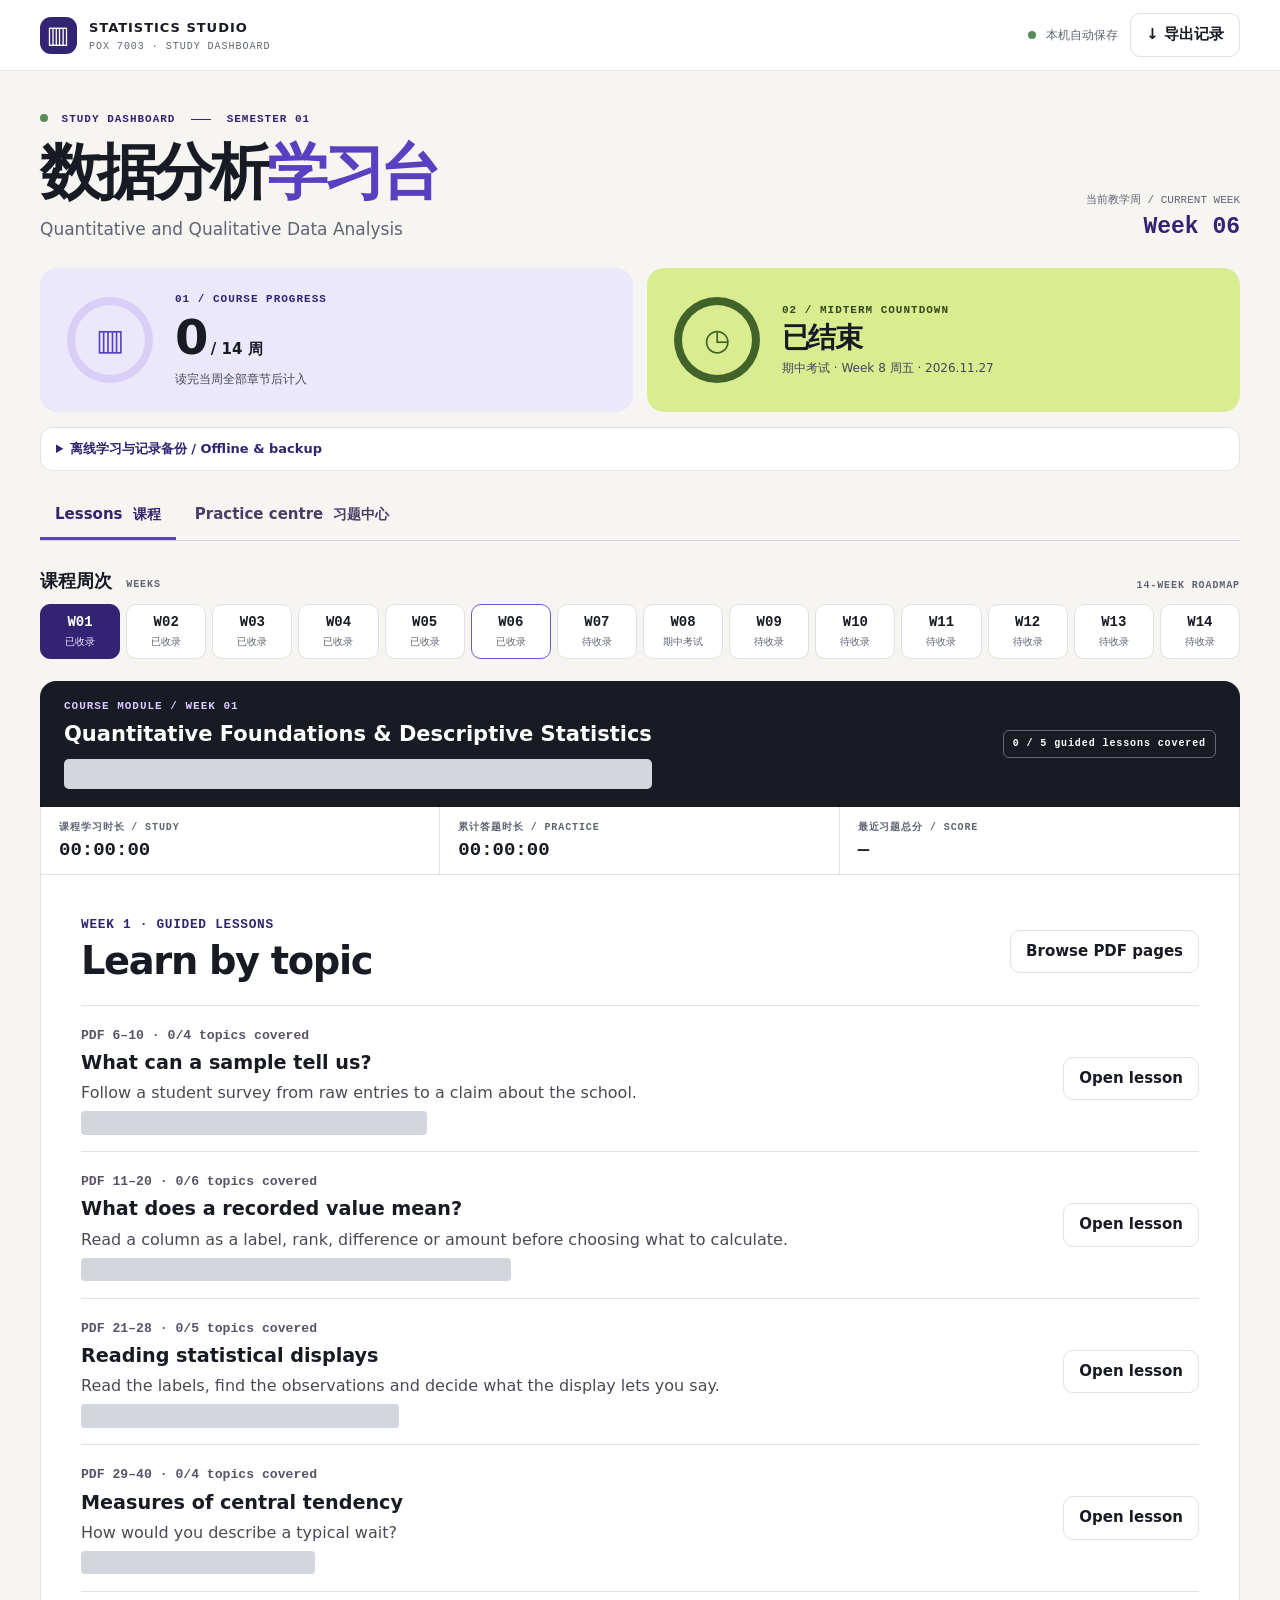
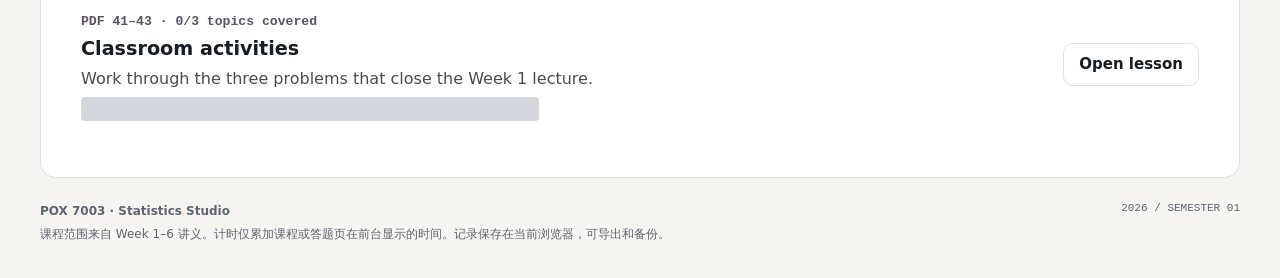
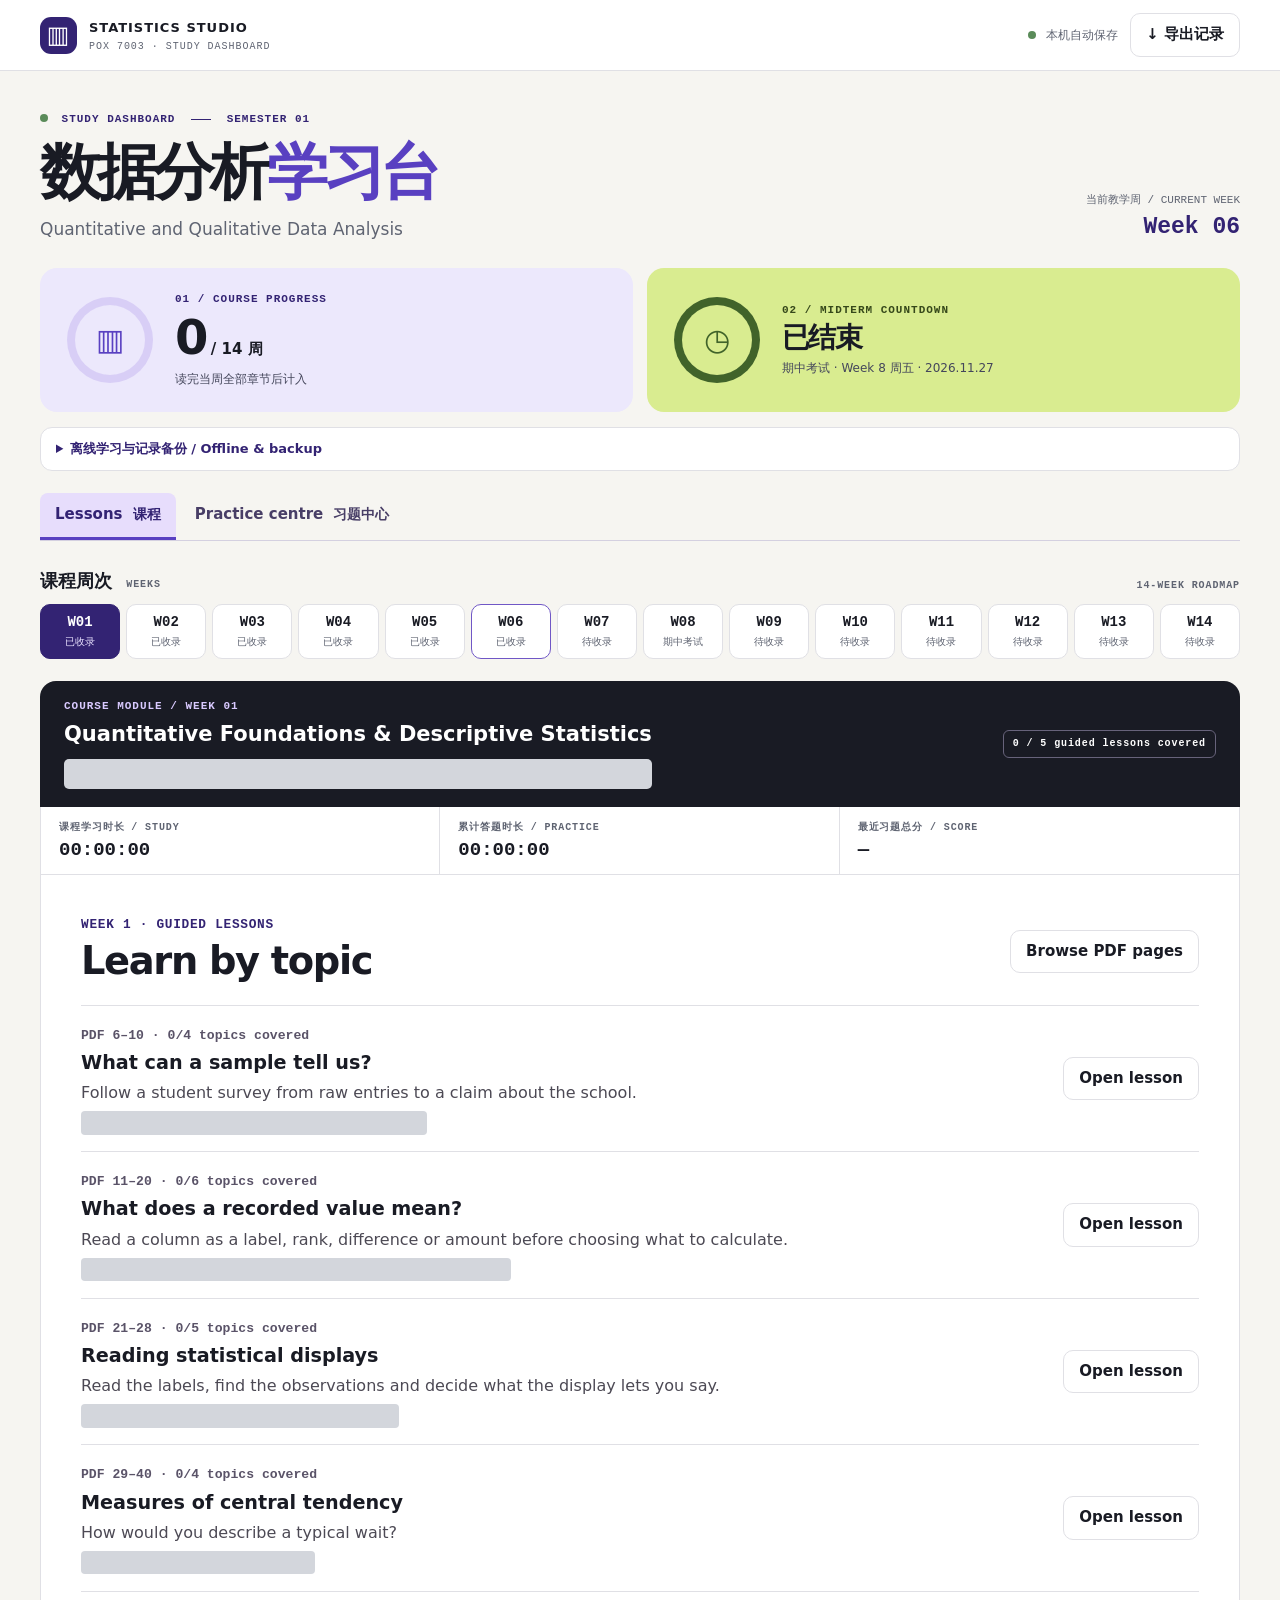
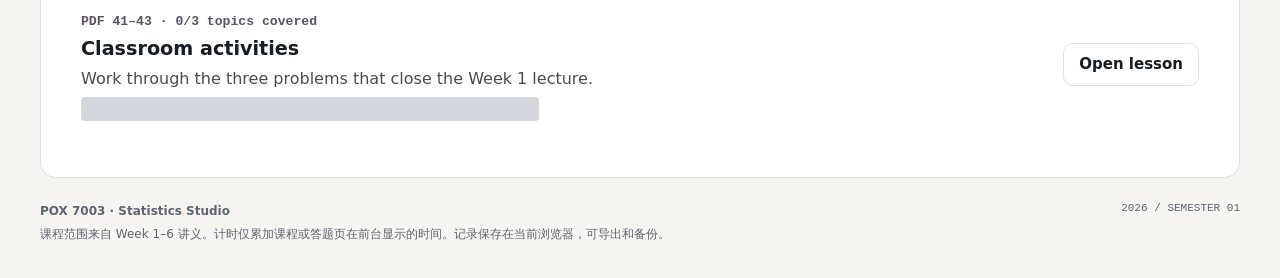
